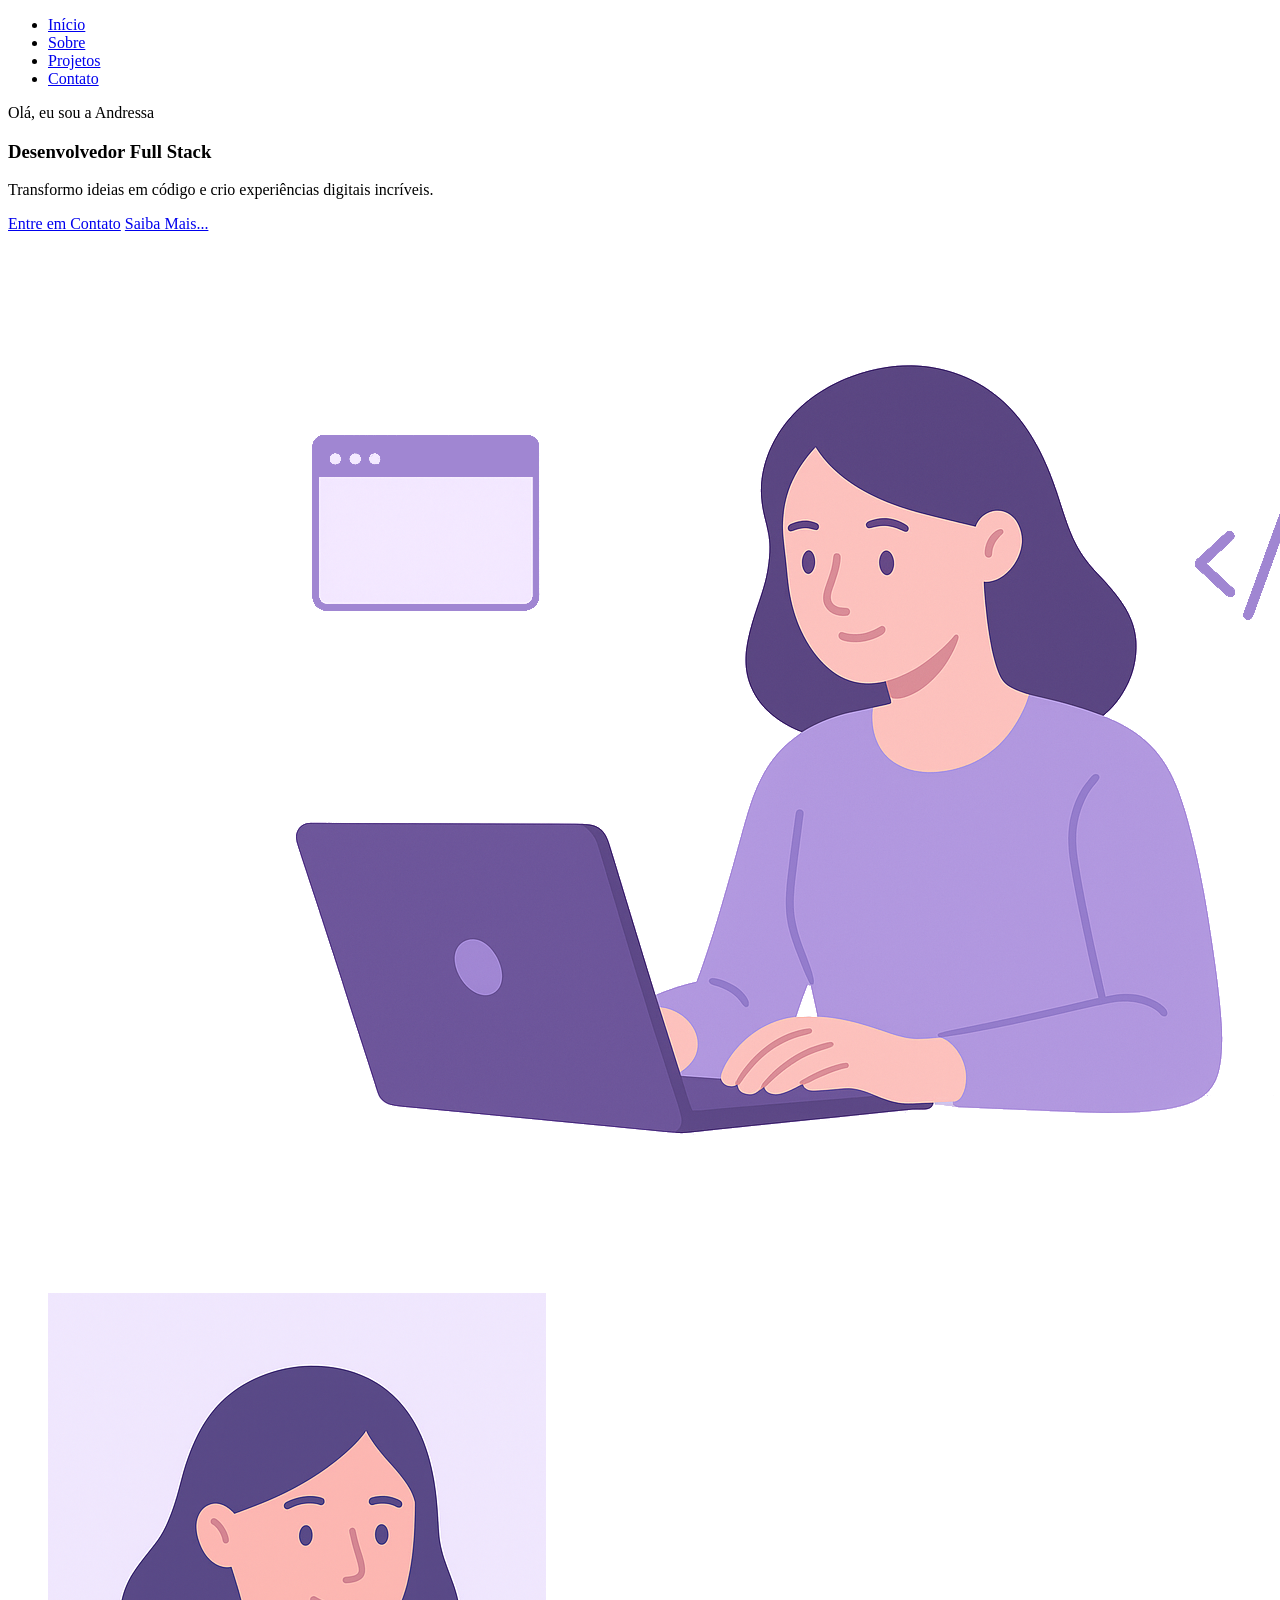
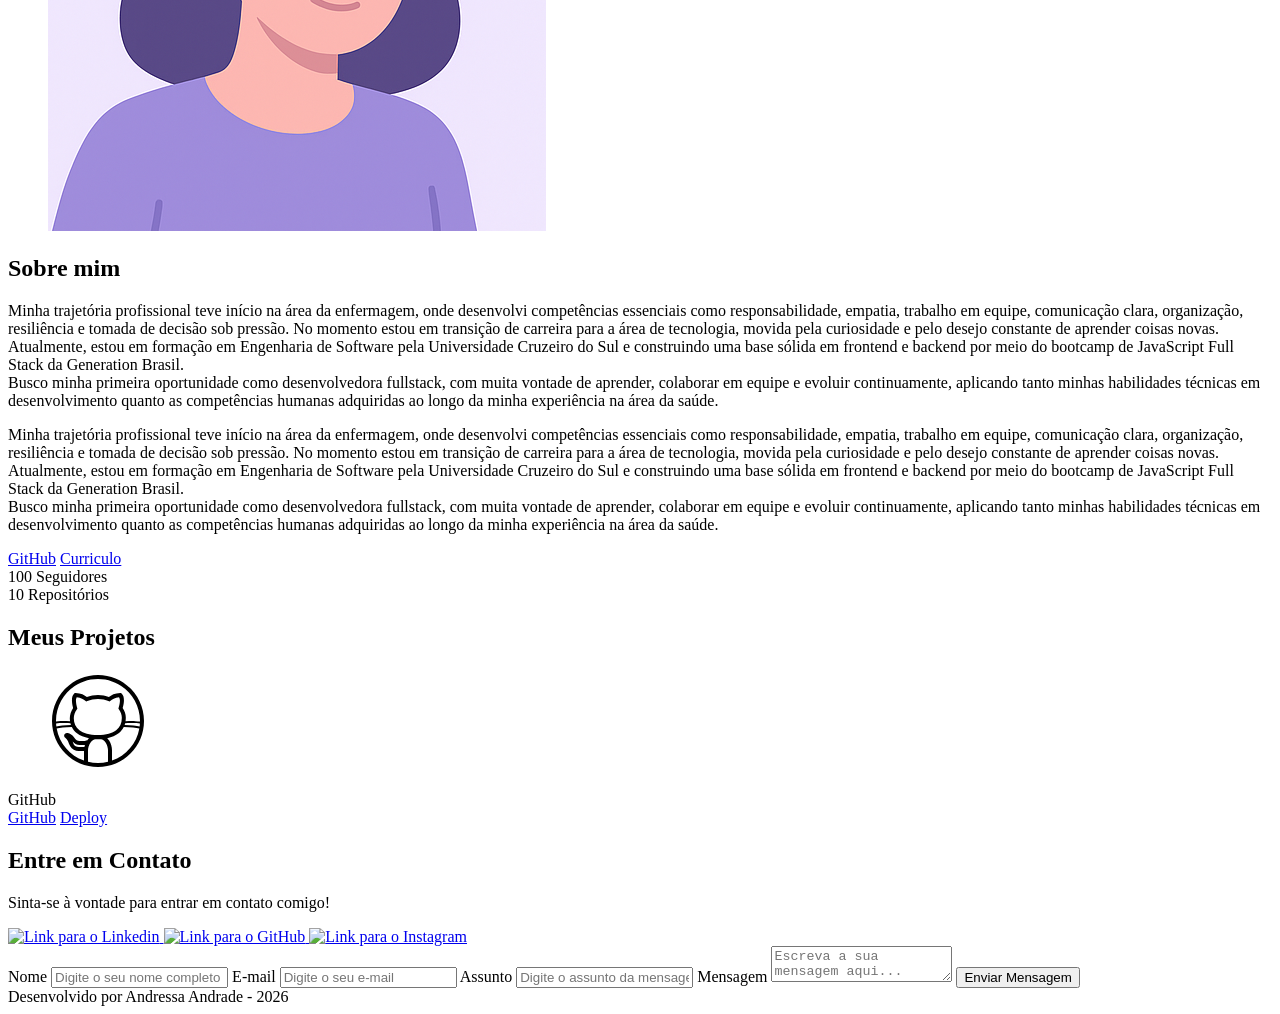
==== index.html @ 576eb4c3 "feat: Portifílio Pessoal - HTML" ====
<!DOCTYPE html>
<html lang="pt-br">

<head>

    <meta charset="UTF-8">

    <meta name="viewport" content="width=device-width, initial-scale=1.0">

    <meta name="author" content="Generation Brasil">
    <meta name="description" content="Portfólio da Generation Brasil, 
                desenvolvedor Full Stack especializado em criar experiências 
                digitais incríveis. Conheça meus projetos e entre em contato.">
    <meta name="robots" content="index, follow">

    <link rel="icon" type="image/svg+xml" href="./assets/img/favicon.svg">

    <title>Portfólio Generation Brasil</title>
</head>

<body>
    <!-- Cabeçalho da página (header) -->
    <header>
        <div class="menu-content">

            <!-- Título -->
            <a href="index.html" id="titulo"></a>

            <!-- Menu -->
            <nav>
                <ul class="menu-list">
                    <li><a href="#hero">Início</a></li>
                    <li><a href="#about">Sobre</a></li>
                    <li><a href="#projects">Projetos</a></li>
                    <li><a href="#contact">Contato</a></li>
                </ul>
            </nav>
        </div>

    </header>

    <!-- Seção Principal da Página (main) -->
    <main>
        <!-- Seção de Boas Vindas -->
        <section id="hero" class="section-container hero-container">

            <!-- Boas Vindas -->
            <article class="hero-content">

                <span>Olá, eu sou a Andressa</span>
                <h1>Desenvolvedor Full Stack</h1>
                <p>Transformo ideias em código e crio experiências digitais incríveis.</p>

                <div class="buttons-container">
                    <a href="#contact">Entre em Contato</a>
                    <a href="about" class="botao-outline">Saiba Mais...</a>
                </div>

            </article>

            <!-- Imagem -->
            <figure class="hero-image">
                <img src="assets/img/foto_dev_woman.svg" alt="Foto do Autor." class="float-animation">
            </figure>


        </section>

        <!-- Seção Sobre o Autor -->
        <section id="about" class="section-container about-container">

            <figure class="about-image">
                <img src="assets/img/avatar_dev_woman.svg" alt="Foto do Perfil">
            </figure>

            <article class="about-content">
                <h2>Sobre mim</h2>
                <p>
                    Minha trajetória profissional teve início na área da enfermagem, onde desenvolvi competências
                    essenciais como responsabilidade,
                    empatia, trabalho em equipe, comunicação clara, organização,
                    resiliência e tomada de decisão sob pressão.
                    No momento estou em transição de carreira para a área de tecnologia,
                    movida pela curiosidade e pelo desejo constante de aprender coisas novas.
                    <br>
                    Atualmente, estou em formação em Engenharia de Software pela Universidade Cruzeiro do Sul
                    e construindo uma base sólida em frontend e backend por meio do bootcamp
                    de JavaScript Full Stack da Generation Brasil.
                    <br>
                    Busco minha primeira oportunidade como desenvolvedora fullstack,
                    com muita vontade de aprender, colaborar em equipe e evoluir continuamente,
                    aplicando tanto minhas habilidades técnicas em desenvolvimento quanto as
                    competências humanas adquiridas ao longo da minha experiência na área da saúde.
                </p>
                <p>
                    Minha trajetória profissional teve início na área da enfermagem, onde desenvolvi competências
                    essenciais como responsabilidade,
                    empatia, trabalho em equipe, comunicação clara, organização,
                    resiliência e tomada de decisão sob pressão.
                    No momento estou em transição de carreira para a área de tecnologia,
                    movida pela curiosidade e pelo desejo constante de aprender coisas novas.
                    <br>
                    Atualmente, estou em formação em Engenharia de Software pela Universidade Cruzeiro do Sul
                    e construindo uma base sólida em frontend e backend por meio do bootcamp
                    de JavaScript Full Stack da Generation Brasil.
                    <br>
                    Busco minha primeira oportunidade como desenvolvedora fullstack,
                    com muita vontade de aprender, colaborar em equipe e evoluir continuamente,
                    aplicando tanto minhas habilidades técnicas em desenvolvimento quanto as
                    competências humanas adquiridas ao longo da minha experiência na área da saúde.
                </p>

                <div class="about-buttons-data">
                    <div class="buttons-container">
                        <a href="#" target="_blank" class="botao">GitHub</a>
                        <a href="#" target="_blank" class="botao-outline">Curriculo</a>
                    </div>

                    <div class="data-container">
                        <div class="data-item">
                            <span class="data-number">100</span>
                            <span class="data-label">Seguidores</span>
                        </div>

                        <div class="data-item">
                            <span class="data-number">10</span>
                            <span class="data-label">Repositórios</span>
                        </div>

                    </div>

                </div>
            </article>

        </section>

        <!-- Seção de Projetos do Autor -->
        <section id="projects" class="section-container projects-container">
            <h2>Meus Projetos</h2>

            <!-- Swiper Container -->
            <div class="swiper projects-swiper">
                <div class="swiper-wrapper">
                    <div class="swiper-slide">

                        <article class="project-card">
                            <figure class="project-iamge">
                                <img src="assets/icons/github.svg" alt="Ícone GitHub">
                            </figure>

                            <div class="project-tags">
                                <span class="tag">GitHub</span>
                            </div>

                            <div class="project-buttons">
                                <a href="#" target="_blank" class="botao botao-sm">GitHub</a>
                                <a href="#" target="_blank" class="botao-outline botao-sm">Deploy</a>
                            </div>

                        </article>
                    </div>
                </div>

                <!-- Botões de Navegação -->
                <div class="swipper-button-next"></div>
                <div class="swiper-button-prev"></div>

                <!-- Paginação -->
                <div class="swiper-pagination"></div>

            </div>
        </section>

        <!-- Seção Formulário de Contato e Redes Sociais-->
        <section id="contacts" class="section-container contact-container">

            <!-- REDES SOCIAIS -->
            <article class="contact-info">
                <h2>Entre em Contato</h2>
                <p>Sinta-se à vontade para entrar em contato comigo!</p>

                <div class="social-container">
                    <a href="#" target="_blank" class="social-icon" aria-label="LinkedIn">
                        <img src="./assets/icons/social/linkedin.svg" alt="Link para o Linkedin">
                    </a>
                    <a href="#" target="_blank" class="social-icon" aria-label="GitHub">
                        <img src="./assets/icons/social/github.svg" alt="Link para o GitHub">
                    </a>
                    <a href="#" target="_blank" class="social-icon" aria-label="Instagram">
                        <img src="./assets/icons/social/instagram.svg" alt="Link para o Instagram">
                    </a>
                </div>
            </article>

            <!-- FORMULÁRIO -->
            <form id="formulario">

                <label for="nome">Nome</label>
                <input id="nome" name="nome" type="text" placeholder="Digite o seu nome completo">
                <span id="erro-nome"></span>

                <label for="email">E-mail</label>
                <input id="email" name="email" type="text" placeholder="Digite o seu e-mail">
                <span id="erro-email"></span>

                <label for="assunto">Assunto</label>
                <input id="assunto" name="assunto" type="text" placeholder="Digite o assunto da mensagem">
                <span id="erro-assunto"></span>

                <label for="mensagem">Mensagem</label>
                <textarea id="mensagem" name="mensagem" placeholder="Escreva a sua mensagem aqui..."></textarea>
                <span id="erro-mensagem"></span>

                <button class="botao" type="submit">Enviar Mensagem</button>
            </form>
        </section>

    </main>

    <!-- Rodapé da Página (footer) -->
    <footer>
        Desenvolvido por Andressa Andrade - 2026
    </footer>
</body>

</html>
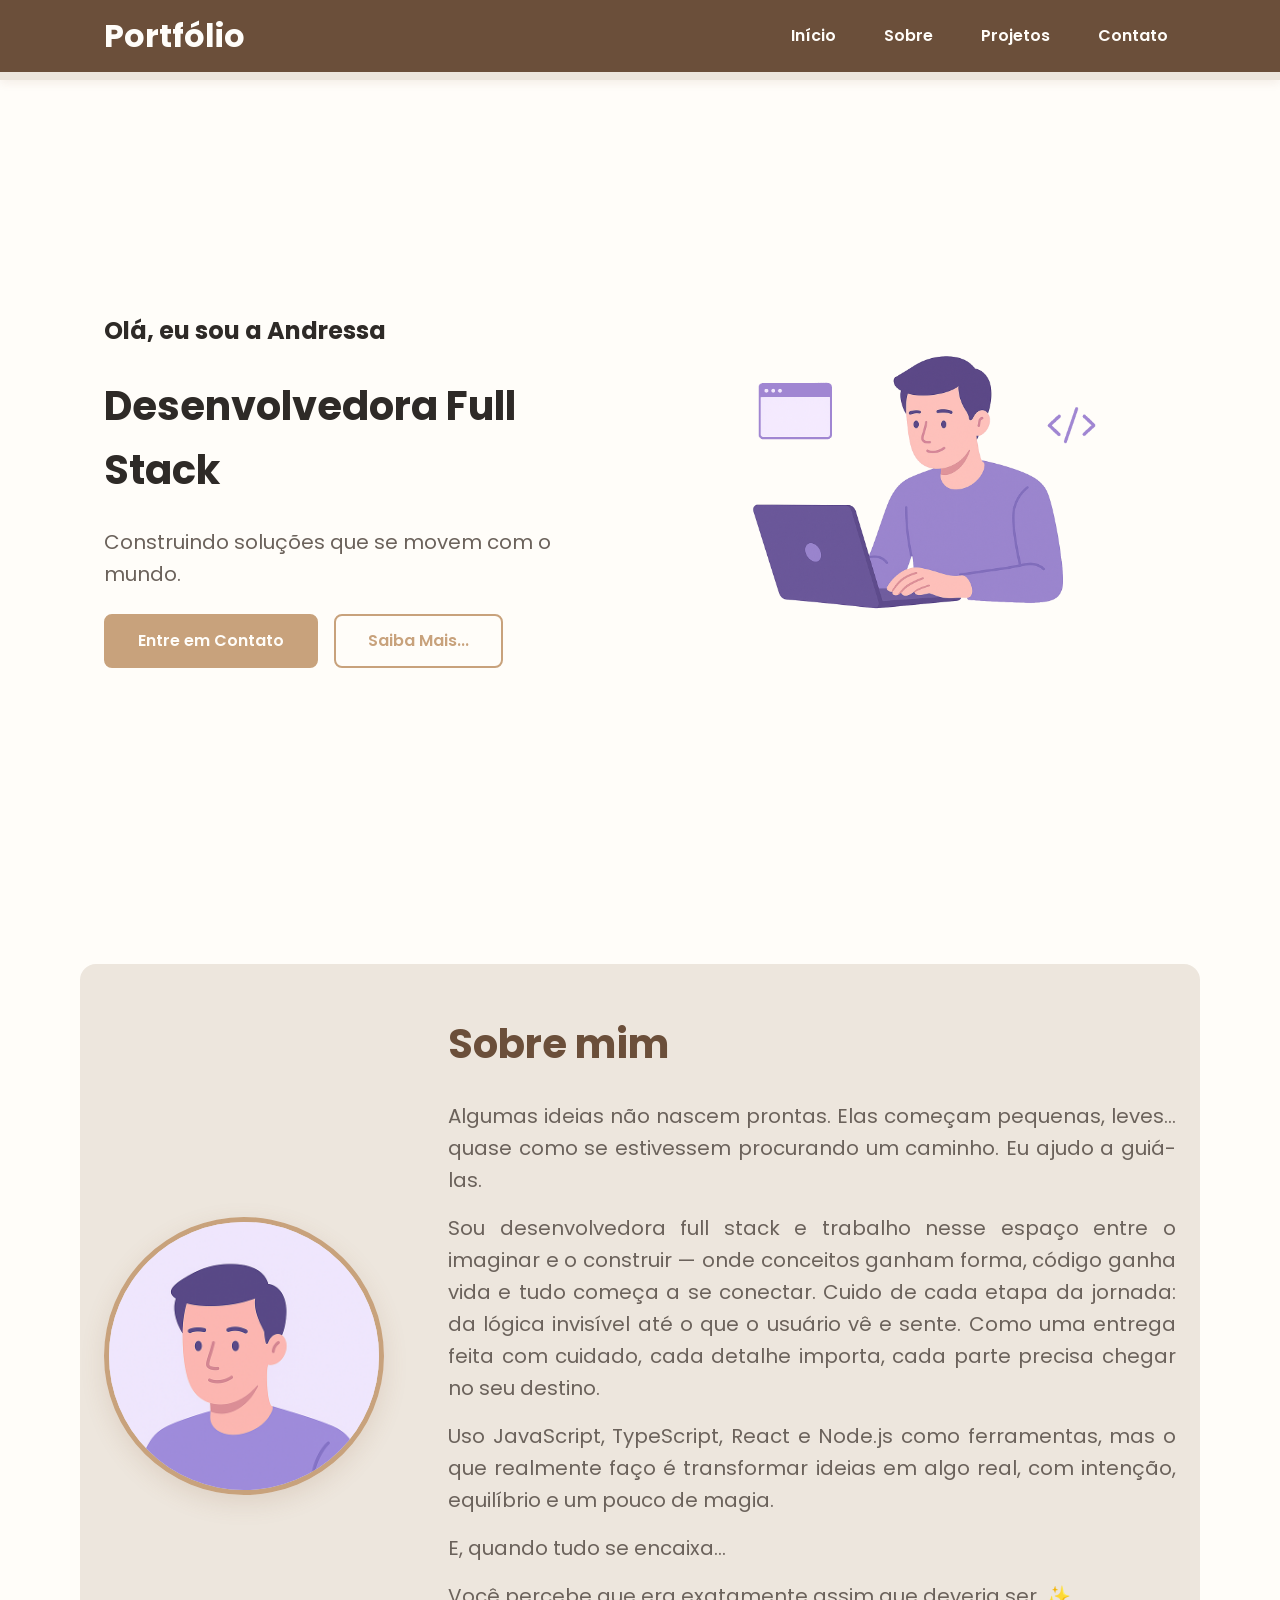
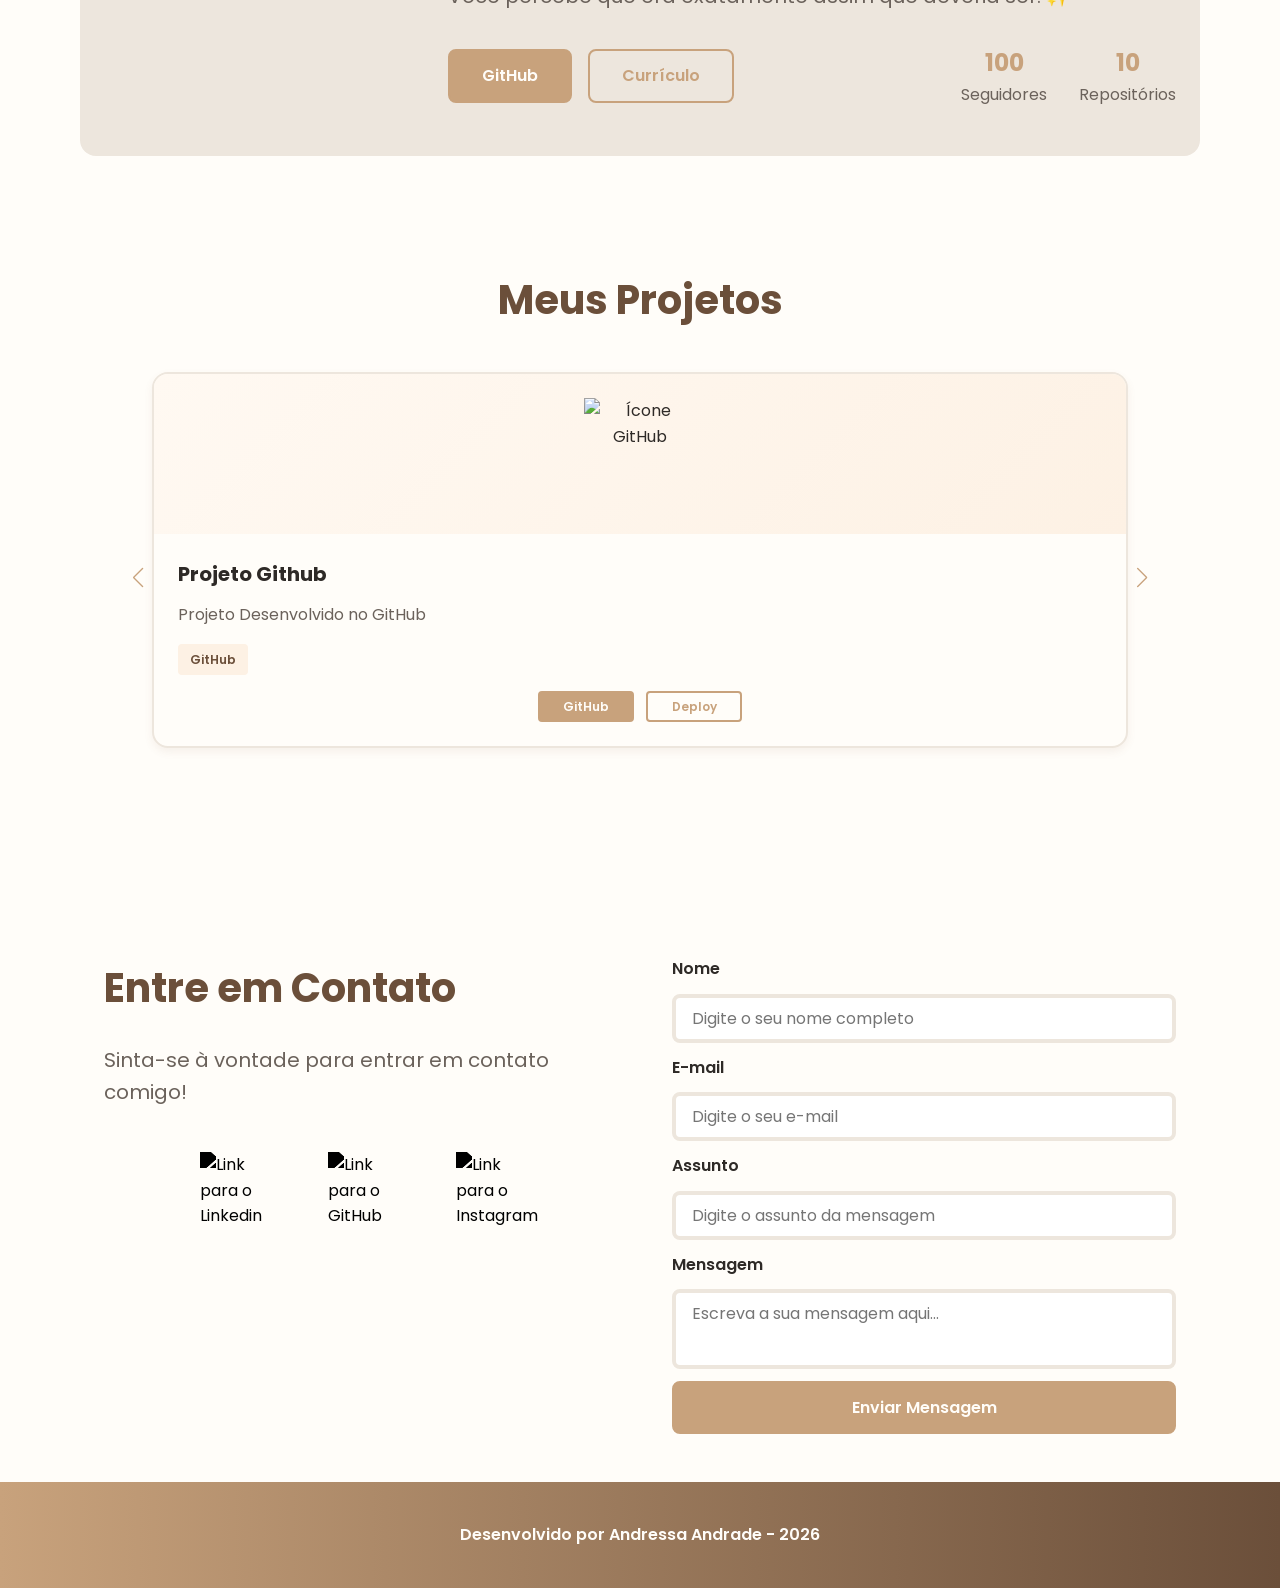
==== commit ad8237c3: "feat: Adicionando CSS" ====
--- a/index.html
+++ b/index.html
@@ -3,10 +3,15 @@
 
 <head>
 
+    <!-- Fontes do Google -->
+    <link rel="preconnect" href="https://fonts.googleapis.com">
+    <link rel="preconnect" href="https://fonts.gstatic.com" crossorigin>
+
+    <!-- Fonte do Google - Poppins -->
+    <link href="https://fonts.googleapis.com/css2?family=Poppins&display=swap" rel="stylesheet">
+
     <meta charset="UTF-8">
-
     <meta name="viewport" content="width=device-width, initial-scale=1.0">
-
     <meta name="author" content="Generation Brasil">
     <meta name="description" content="Portfólio da Generation Brasil, 
                 desenvolvedor Full Stack especializado em criar experiências 
@@ -15,18 +20,26 @@
 
     <link rel="icon" type="image/svg+xml" href="./assets/img/favicon.svg">
 
+    <!-- SWIPER CSS -->
+    <link rel="stylesheet" href="https://cdn.jsdelivr.net/npm/swiper@11/swiper-bundle.min.css">
+
+    <!-- Link para a Folha de Estilo da Página - CSS -->
+    <link rel="stylesheet" href="./assets/css/style.css">
+
     <title>Portfólio Generation Brasil</title>
 </head>
 
+
 <body>
-    <!-- Cabeçalho da página (header) -->
+    <!-- Cabeçalho da Página (header) -->
     <header>
+
         <div class="menu-content">
 
-            <!-- Título -->
-            <a href="index.html" id="titulo"></a>
-
-            <!-- Menu -->
+            <!-- TÍTULO -->
+            <a href="index.html" id="titulo">Portfólio</a>
+
+            <!-- MENU -->
             <nav>
                 <ul class="menu-list">
                     <li><a href="#hero">Início</a></li>
@@ -35,85 +48,64 @@
                     <li><a href="#contact">Contato</a></li>
                 </ul>
             </nav>
+
         </div>
 
     </header>
 
     <!-- Seção Principal da Página (main) -->
     <main>
-        <!-- Seção de Boas Vindas -->
+
+        <!-- Seção de Boas vindas -->
         <section id="hero" class="section-container hero-container">
 
-            <!-- Boas Vindas -->
+            <!-- BOAS VINDAS -->
             <article class="hero-content">
 
                 <span>Olá, eu sou a Andressa</span>
-                <h1>Desenvolvedor Full Stack</h1>
-                <p>Transformo ideias em código e crio experiências digitais incríveis.</p>
+                <h1>Desenvolvedora Full Stack</h1>
+                <p>Construindo soluções que se movem com o mundo.</p>
 
                 <div class="buttons-container">
-                    <a href="#contact">Entre em Contato</a>
-                    <a href="about" class="botao-outline">Saiba Mais...</a>
+                    <a href="#contact" class="botao">Entre em Contato</a>
+                    <a href="#about" class="botao-outline">Saiba Mais...</a>
                 </div>
 
             </article>
 
-            <!-- Imagem -->
+            <!-- IMAGEM -->
             <figure class="hero-image">
-                <img src="assets/img/foto_dev_woman.svg" alt="Foto do Autor." class="float-animation">
+                <img src="./assets/img/foto_dev_man.svg" alt="Foto do autor." class="float-animation">
             </figure>
 
-
-        </section>
-
-        <!-- Seção Sobre o Autor -->
+        </section>
+
+        <!-- Seção Sobre o autor -->
         <section id="about" class="section-container about-container">
 
             <figure class="about-image">
-                <img src="assets/img/avatar_dev_woman.svg" alt="Foto do Perfil">
+                <img src="./assets/img/avatar_dev_man.svg" alt="Foto do perfil">
             </figure>
 
             <article class="about-content">
                 <h2>Sobre mim</h2>
-                <p>
-                    Minha trajetória profissional teve início na área da enfermagem, onde desenvolvi competências
-                    essenciais como responsabilidade,
-                    empatia, trabalho em equipe, comunicação clara, organização,
-                    resiliência e tomada de decisão sob pressão.
-                    No momento estou em transição de carreira para a área de tecnologia,
-                    movida pela curiosidade e pelo desejo constante de aprender coisas novas.
-                    <br>
-                    Atualmente, estou em formação em Engenharia de Software pela Universidade Cruzeiro do Sul
-                    e construindo uma base sólida em frontend e backend por meio do bootcamp
-                    de JavaScript Full Stack da Generation Brasil.
-                    <br>
-                    Busco minha primeira oportunidade como desenvolvedora fullstack,
-                    com muita vontade de aprender, colaborar em equipe e evoluir continuamente,
-                    aplicando tanto minhas habilidades técnicas em desenvolvimento quanto as
-                    competências humanas adquiridas ao longo da minha experiência na área da saúde.
-                </p>
-                <p>
-                    Minha trajetória profissional teve início na área da enfermagem, onde desenvolvi competências
-                    essenciais como responsabilidade,
-                    empatia, trabalho em equipe, comunicação clara, organização,
-                    resiliência e tomada de decisão sob pressão.
-                    No momento estou em transição de carreira para a área de tecnologia,
-                    movida pela curiosidade e pelo desejo constante de aprender coisas novas.
-                    <br>
-                    Atualmente, estou em formação em Engenharia de Software pela Universidade Cruzeiro do Sul
-                    e construindo uma base sólida em frontend e backend por meio do bootcamp
-                    de JavaScript Full Stack da Generation Brasil.
-                    <br>
-                    Busco minha primeira oportunidade como desenvolvedora fullstack,
-                    com muita vontade de aprender, colaborar em equipe e evoluir continuamente,
-                    aplicando tanto minhas habilidades técnicas em desenvolvimento quanto as
-                    competências humanas adquiridas ao longo da minha experiência na área da saúde.
-                </p>
-
+                <p>Algumas ideias não nascem prontas.
+                    Elas começam pequenas, leves… quase como se estivessem procurando um caminho.
+                    Eu ajudo a guiá-las.</p>
+                <P>Sou desenvolvedora full stack e trabalho nesse espaço entre o imaginar e o construir — onde
+                    conceitos ganham forma, código ganha vida e tudo começa a se conectar.
+                    Cuido de cada etapa da jornada: da lógica invisível até o que o usuário vê e sente. Como uma entrega
+                    feita com cuidado, cada detalhe importa, cada parte precisa chegar no seu destino.</P>
+                <p> Uso JavaScript, TypeScript, React e Node.js como ferramentas,
+                    mas o que realmente faço é transformar ideias em algo real,
+                    com intenção, equilíbrio e um pouco de magia.</p>
+
+                <P> E, quando tudo se encaixa…</P>
+                <p>Você percebe que era exatamente assim que deveria ser. ✨</p>
                 <div class="about-buttons-data">
                     <div class="buttons-container">
                         <a href="#" target="_blank" class="botao">GitHub</a>
-                        <a href="#" target="_blank" class="botao-outline">Curriculo</a>
+                        <a href="#" target="_blank" class="botao-outline">Currículo</a>
                     </div>
 
                     <div class="data-container">
@@ -121,20 +113,17 @@
                             <span class="data-number">100</span>
                             <span class="data-label">Seguidores</span>
                         </div>
-
                         <div class="data-item">
                             <span class="data-number">10</span>
                             <span class="data-label">Repositórios</span>
                         </div>
-
                     </div>
-
                 </div>
             </article>
 
         </section>
 
-        <!-- Seção de Projetos do Autor -->
+        <!-- Seção Projetos do autor -->
         <section id="projects" class="section-container projects-container">
             <h2>Meus Projetos</h2>
 
@@ -144,35 +133,41 @@
                     <div class="swiper-slide">
 
                         <article class="project-card">
-                            <figure class="project-iamge">
-                                <img src="assets/icons/github.svg" alt="Ícone GitHub">
-                            </figure>
-
-                            <div class="project-tags">
-                                <span class="tag">GitHub</span>
+                            <div class="project-image">
+                                <img src="./assets/icons/languages/github.svg" alt="Ícone GitHub" />
                             </div>
 
-                            <div class="project-buttons">
-                                <a href="#" target="_blank" class="botao botao-sm">GitHub</a>
-                                <a href="#" target="_blank" class="botao-outline botao-sm">Deploy</a>
+                            <div class="project-content">
+                                <h3>Projeto Github</h3>
+                                <p>Projeto Desenvolvido no GitHub</p>
+                                <div class="project-tags">
+                                    <span class="tag">GitHub</span>
+                                </div>
+                                <div class="project-buttons">
+                                    <a href="#" target="_blank" class="botao botao-sm">
+                                        GitHub
+                                    </a>
+                                    <a href="#" target="_blank" class="botao-outline botao-sm">
+                                        Deploy
+                                    </a>
+                                </div>
                             </div>
 
                         </article>
                     </div>
                 </div>
 
-                <!-- Botões de Navegação -->
-                <div class="swipper-button-next"></div>
+                <!-- Botões de navegação -->
+                <div class="swiper-button-next"></div>
                 <div class="swiper-button-prev"></div>
 
                 <!-- Paginação -->
                 <div class="swiper-pagination"></div>
-
             </div>
         </section>
 
-        <!-- Seção Formulário de Contato e Redes Sociais-->
-        <section id="contacts" class="section-container contact-container">
+        <!-- Seção Formulário de Contato e Redes Sociais -->
+        <section id="contact" class="section-container contact-container">
 
             <!-- REDES SOCIAIS -->
             <article class="contact-info">
@@ -213,6 +208,7 @@
 
                 <button class="botao" type="submit">Enviar Mensagem</button>
             </form>
+
         </section>
 
     </main>
@@ -221,6 +217,7 @@
     <footer>
         Desenvolvido por Andressa Andrade - 2026
     </footer>
+
 </body>
 
 </html>
--- a/assets/css/style.css
+++ b/assets/css/style.css
@@ -0,0 +1,1057 @@
+/* ========================================
+   RESET DO NAVEGADOR
+======================================== */
+* {
+    margin: 0;
+    padding: 0;
+    box-sizing: border-box;
+    font-family: 'Poppins', sans-serif;
+    font-weight: 400;
+    text-decoration: none;
+    outline: none;
+}
+
+/* ========================================
+   VARIÁVEIS
+======================================== */
+:root {
+    /* Bege (base principal do site) */
+    --bege-50: #FFF9F2;
+    --bege-100: #FDF1E4;
+    --bege-200: #F4E3C1;
+    --bege-300: #E8CFA4;
+    --bege-400: #D8B98A;
+    --bege-500: #C8A27C;
+    --bege-600: #A67C5B;
+    --bege-700: #8B5E3C;
+    --bege-800: #6B4F3A;
+    --bege-900: #4A372A;
+
+    /* Vermelho (destaque principal) */
+    --red-50: #FFF1F1;
+    --red-100: #FFE0E0;
+    --red-200: #F5B5B5;
+    --red-300: #EB8A8A;
+    --red-400: #D94F4F;
+    --red-500: #C43C3C;
+    --red-600: #A63A3A;
+    --red-700: #7F2B2B;
+    --red-800: #5C1F1F;
+    --red-900: #3A1313;
+
+    /* Neutros */
+    --gray-200: #EDE6DD;
+    --gray-400: #6B625B;
+    --black: #2E2A27;
+    --white: #FFFDF9;
+
+    /* Estados */
+    --error: #C43C3C;
+
+    /* Sombras (mais quentes) */
+    --shadow-sm: 0 0.25rem 0.5rem rgba(139, 94, 60, 0.08);
+    --shadow-md: 0 0.25rem 0.75rem rgba(139, 94, 60, 0.18);
+    --shadow-lg: 0 0.5rem 1.5rem rgba(139, 94, 60, 0.15);
+
+    /* Espaçamentos */
+    --spacing-xs: 0.5rem;
+    --spacing-sm: 1rem;
+    --spacing-md: 1.5rem;
+    --spacing-lg: 2rem;
+    --spacing-xl: 3rem;
+    --spacing-2xl: 4rem;
+
+    /* Tamanhos de Fonte */
+    --text-sm: 0.75rem;
+    --text-base: 1rem;
+    --text-lg: 1.25rem;
+    --text-xl: 1.5rem;
+    --text-2xl: 2rem;
+    --text-3xl: 2.5rem;
+
+    /* Border Radius */
+    --radius-sm: 0.25rem;
+    --radius-md: 0.5rem;
+    --radius-lg: 1rem;
+    --radius-xl: 2rem;
+    --radius-full: 50%;
+
+    /* Animação Padrão */
+    --transition-default: all 0.3s ease;
+}
+
+/* ========================================
+   CONFIGURAÇÕES BÁSICAS
+======================================== */
+html {
+    scroll-behavior: smooth;
+}
+
+body {
+    display: flex;
+    flex-direction: column;
+    min-height: 100vh;
+    background-color: var(--white);
+    line-height: 1.6;
+    color: var(--black);
+}
+
+main {
+    flex: 1;
+}
+
+/* ========================================
+   SEÇÕES - BASE COMUM
+======================================== */
+.section-container {
+    max-width: 70rem;
+    margin: 0 auto;
+    padding: var(--spacing-xl) var(--spacing-md);
+    scroll-margin-top: 6rem;
+}
+
+/* ========================================
+   BOTÕES
+======================================== */
+
+/* Container para botões*/
+.buttons-container {
+    display: flex;
+    gap: var(--spacing-sm);
+}
+
+/* Base comum para todos os botões*/
+.botao,
+.botao-outline {
+    display: inline-block;
+    padding: 0.75rem 2rem;
+    border: 0.15rem solid transparent;
+    border-radius: var(--radius-md);
+    font-size: var(--text-base);
+    font-weight: 600;
+    text-align: center;
+    cursor: pointer;
+    transition: var(--transition-default);
+}
+
+/* Botão preenchido (primário) */
+.botao {
+    border-color: var(--bege-500);
+    background-color: var(--bege-500);
+    color: var(--white);
+}
+
+.botao:hover {
+    border-color: var(--bege-600);
+    background-color: var(--bege-800);
+    box-shadow: var(--shadow-md);
+    transform: translateY(-0.25rem);
+}
+
+/* Botão outline (secundário) */
+.botao-outline {
+    border-color: var(--bege-500);
+    background-color: transparent;
+    color: var(--bege-500);
+}
+
+.botao-outline:hover {
+    border-color: var(--bege-500);
+    background-color: var(--bege-500);
+    color: var(--white);
+    transform: translateY(-0.25rem);
+}
+
+/* Modificador para botões pequenos (usado em projetos) */
+.botao.botao-sm,
+.botao-outline.botao-sm {
+    min-width: 6rem;
+    padding: 0.25rem var(--spacing-sm);
+    border-width: 0.125rem;
+    border-radius: 0.25rem;
+    font-size: var(--text-sm);
+}
+
+/* ========================================
+   SEÇÃO HEADER - CABEÇALHO E MENU
+======================================== */
+header {
+    position: sticky;
+    top: 0;
+    z-index: 1000;
+    width: 100%;
+    height: 5rem;
+    border-bottom: var(--spacing-xs) solid var(--gray-200);
+    background-color: var(--bege-800);
+    box-shadow: var(--shadow-sm);
+}
+
+header a {
+    font-weight: 600;
+    color: var(--white);
+    transition: color 0.3s ease;
+}
+
+header a:hover {
+    color: var(--bege-100);
+}
+
+#titulo {
+    font-size: var(--text-2xl);
+    font-weight: 700;
+}
+
+.menu-content {
+    display: flex;
+    justify-content: space-between;
+    align-items: center;
+    max-width: 70rem;
+    height: 100%;
+    margin: 0 auto;
+    padding: 0 var(--spacing-md);
+}
+
+.menu-list {
+    display: flex;
+    gap: var(--spacing-lg);
+    list-style: none;
+}
+
+.menu-list a {
+    padding: var(--spacing-xs);
+}
+
+/* ========================================
+   SEÇÃO HERO
+======================================== */
+.hero-container {
+    display: flex;
+    align-items: center;
+    gap: var(--spacing-2xl);
+    min-height: calc(100vh - 5rem);
+}
+
+.hero-content {
+    display: flex;
+    flex: 1;
+    flex-direction: column;
+    gap: var(--spacing-md);
+}
+
+.hero-content span {
+    font-size: var(--text-xl);
+    font-weight: 700;
+}
+
+.hero-content h1 {
+    font-size: var(--text-3xl);
+    font-weight: 700;
+}
+
+.hero-content p,
+.about-content p,
+.contact-info p {
+    font-size: var(--text-lg);
+    color: var(--gray-400);
+}
+
+.hero-image {
+    display: flex;
+    flex: 1;
+    justify-content: center;
+}
+
+.hero-image img {
+    width: 100%;
+    max-width: 100%;
+    border-radius: var(--radius-xl);
+}
+
+/* Animação flutuante */
+@keyframes float {
+
+    0%,
+    100% {
+        transform: translateY(0);
+    }
+
+    50% {
+        transform: translateY(-1.25rem);
+    }
+}
+
+.float-animation {
+    animation: float 3s ease-in-out infinite;
+}
+
+/* ========================================
+   SEÇÃO ABOUT
+======================================== */
+.about-container {
+    display: flex;
+    align-items: center;
+    gap: var(--spacing-2xl);
+    margin: var(--spacing-2xl) auto;
+    border-radius: var(--radius-lg);
+    background-color: var(--gray-200);
+}
+
+.about-image {
+    flex: 0 0 17.5rem;
+}
+
+.about-image img {
+    width: 100%;
+    border: 0.35rem solid var(--bege-500);
+    border-radius: var(--radius-full);
+    box-shadow: var(--shadow-lg);
+}
+
+.about-content h2,
+.projects-container h2,
+.contact-info h2 {
+    margin-bottom: var(--spacing-md);
+    font-size: var(--text-3xl);
+    font-weight: 700;
+    color: var(--bege-800);
+}
+
+.about-content p {
+    margin-bottom: var(--spacing-sm);
+    text-align: justify;
+}
+
+.about-buttons-data {
+    display: flex;
+    justify-content: space-between;
+    align-items: center;
+    gap: var(--spacing-lg);
+    margin-top: var(--spacing-lg);
+}
+
+.about-buttons-data .botao {
+    margin-right: auto;
+}
+
+.data-container {
+    display: flex;
+    gap: var(--spacing-lg);
+    margin-top: 0;
+}
+
+.data-item {
+    display: flex;
+    flex-direction: column;
+    align-items: center;
+}
+
+.data-number {
+    font-size: var(--text-xl);
+    font-weight: 700;
+    text-align: center;
+    color: var(--bege-500);
+}
+
+.data-label {
+    font-size: var(--text-base);
+    text-align: center;
+    color: var(--gray-400);
+}
+
+/* ========================================
+   SEÇÃO PROJECTS
+======================================== */
+.projects-container {
+    scroll-margin-top: 3rem;
+    margin: var(--spacing-2xl) auto;
+    text-align: center;
+}
+
+.projects-swiper {
+    position: relative;
+    width: 100%;
+    padding: var(--spacing-sm) var(--spacing-xl) var(--spacing-xl);
+    overflow: hidden;
+}
+
+/* Card de projetos */
+.project-card {
+    display: flex;
+    flex-direction: column;
+    width: 100%;
+    height: 100%;
+    border: 0.15rem solid var(--gray-200);
+    border-radius: var(--radius-lg);
+    background-color: var(--white);
+    box-shadow: var(--shadow-sm);
+    overflow: hidden;
+    transition: var(--transition-default);
+}
+
+.project-card:hover {
+    box-shadow: var(--shadow-lg);
+}
+
+.project-image {
+    display: flex;
+    align-items: center;
+    justify-content: center;
+    width: 100%;
+    height: 10rem;
+    background: linear-gradient(135deg, var(--bege-50) 0%, var(--bege-100) 100%);
+}
+
+.project-image img {
+    width: 75%;
+    height: 75%;
+    max-width: 7rem;
+    max-height: 7rem;
+    object-fit: contain;
+    transition: transform 0.3s ease;
+}
+
+.project-content {
+    display: flex;
+    flex: 1;
+    flex-direction: column;
+    padding: var(--spacing-md);
+    text-align: left;
+}
+
+.project-content h3 {
+    margin-bottom: 0.75rem;
+    font-size: var(--text-lg);
+    font-weight: 700;
+}
+
+.project-content p {
+    flex: 1;
+    margin-bottom: var(--spacing-sm);
+    font-size: var(--text-base);
+    color: var(--gray-400);
+}
+
+/* Tags de Tecnologias */
+.project-tags {
+    display: flex;
+    flex-wrap: wrap;
+    gap: var(--spacing-xs);
+}
+
+.tag {
+    padding: 0.375rem 0.75rem;
+    border-radius: var(--radius-sm);
+    background-color: var(--bege-100);
+    font-size: var(--text-sm);
+    font-weight: 600;
+    color: var(--bege-800);
+}
+
+/* Container - Botões do Card */
+.project-buttons {
+    display: flex;
+    justify-content: center;
+    align-items: center;
+    gap: 0.75rem;
+    margin-top: var(--spacing-sm);
+}
+
+/* ========================================
+   SEÇÃO PROJECTS - CARROSSEL (SWIPER)
+======================================== */
+.swiper-wrapper {
+    align-items: stretch;
+}
+
+.swiper-slide {
+    display: flex;
+    height: auto;
+}
+
+/* Botões do Swiper (navegação) */
+.swiper-button-next,
+.swiper-button-prev {
+    width: 3rem;
+    height: 3rem;
+}
+
+.swiper-button-next:after,
+.swiper-button-prev:after {
+    font-size: var(--text-lg);
+    color: var(--bege-500);
+}
+
+.swiper-button-next:hover:after,
+.swiper-button-prev:hover:after {
+    color: var(--bege-800);
+}
+
+/* Indicadores de paginação */
+.swiper-pagination-bullet {
+    width: 0.75rem;
+    height: 0.75rem;
+    background-color: var(--gray-200);
+    opacity: 1;
+}
+
+.swiper-pagination-bullet-active {
+    width: var(--spacing-lg);
+    border-radius: var(--radius-sm);
+    background-color: var(--bege-500);
+}
+
+/* ========================================
+   SEÇÃO CONTACT
+======================================== */
+.contact-container {
+    display: grid;
+    grid-template-columns: 1fr 1fr;
+    gap: var(--spacing-2xl);
+}
+
+/* Redes Sociais */
+.contact-info h2 {
+    margin-bottom: var(--spacing-md);
+}
+
+.contact-info p {
+    margin-bottom: var(--spacing-lg);
+}
+
+.social-container {
+    display: flex;
+    justify-content: center;
+    gap: var(--spacing-xl);
+}
+
+.social-icon {
+    width: 5rem;
+    height: 5rem;
+    padding: 0.75rem;
+    border-radius: var(--radius-md);
+    transition: var(--transition-default);
+}
+
+.social-icon img {
+    width: 100%;
+    filter: brightness(0) saturate(100%);
+    transition: filter 0.3s ease;
+}
+
+.social-icon:hover img {
+    filter: brightness(0) saturate(100%) invert(42%) sepia(93%) saturate(1352%) hue-rotate(243deg) brightness(79%) contrast(91%);
+}
+
+/* Formulário */
+form {
+    display: flex;
+    flex-direction: column;
+    gap: 0.75rem;
+}
+
+form label {
+    font-size: var(--text-base);
+    font-weight: 600;
+}
+
+form input,
+form textarea {
+    width: 100%;
+    padding: 0.5rem var(--spacing-sm);
+    border: 0.25rem solid var(--gray-200);
+    border-radius: var(--radius-md);
+    font-family: inherit;
+    font-size: var(--text-base);
+    transition: border-color 0.3s ease;
+}
+
+form input:focus,
+form textarea:focus {
+    border-color: var(--bege-500);
+    outline: none;
+}
+
+form textarea {
+    min-height: 5rem;
+    resize: none;
+}
+
+form span {
+    margin-top: -0.75rem;
+    font-size: var(--text-sm);
+    color: var(--error);
+}
+
+/* ========================================
+   SEÇÃO FOOTER - RODAPÉ
+======================================== */
+footer {
+    padding: 2.5rem;
+    background: linear-gradient(to right, var(--bege-500), var(--bege-800));
+    font-weight: 600;
+    text-align: center;
+    color: var(--white);
+}
+
+/* ========================================
+   PÁGINA SUCCESS
+======================================== */
+.success-container {
+    display: flex;
+    flex-direction: column;
+    justify-content: center;
+    align-items: center;
+    width: 100%;
+    min-height: calc(100vh - 12.5rem);
+    padding: var(--spacing-xl) var(--spacing-md);
+}
+
+.success-content {
+    display: flex;
+    flex-direction: column;
+    align-items: center;
+    gap: var(--spacing-md);
+    max-width: 37.5rem;
+    text-align: center;
+}
+
+.success-content h1 {
+    font-size: var(--text-3xl);
+    font-weight: 700;
+    color: var(--bege-800);
+}
+
+.success-content h2 {
+    font-size: var(--text-lg);
+    color: var(--gray-400);
+}
+
+.success-icon {
+    display: flex;
+    align-items: center;
+    justify-content: center;
+    width: 7.5rem;
+    height: 7.5rem;
+    border-radius: var(--radius-full);
+    background-color: var(--bege-100);
+}
+
+.success-icon img {
+    width: 6rem;
+    height: 6rem;
+    filter: brightness(0) saturate(100%) invert(11%) sepia(69%) saturate(3759%) hue-rotate(256deg) brightness(101%) contrast(96%);
+}
+
+/* ========================================
+   RESPONSIVIDADE - TABLETS (até 1024px)
+======================================== */
+
+@media screen and (max-width: 1024px) {
+
+    /* Layout */
+    .section-container {
+        padding: var(--spacing-lg) var(--spacing-md);
+    }
+
+    /* Tipografia */
+    .section-container h1 {
+        font-size: var(--text-3xl);
+    }
+
+    .section-container h2 {
+        font-size: var(--text-2xl);
+    }
+
+    .section-container p {
+        font-size: var(--text-base);
+    }
+
+    .section-container span {
+        font-size: var(--text-lg);
+    }
+
+    .success-content h1 {
+        font-size: var(--text-3xl);
+    }
+
+    .success-content h2 {
+        font-size: var(--text-lg);
+    }
+
+    /* Header */
+    #titulo {
+        font-size: var(--text-xl);
+    }
+
+    /* Header - Oculta menu em telas pequenas */
+    @media (max-width: 768px) {
+        .menu-list {
+            display: none;
+        }
+    }
+
+    /* Hero */
+    .hero-container {
+        flex-direction: column-reverse;
+        gap: var(--spacing-lg);
+        min-height: 60vh;
+        text-align: center;
+    }
+
+    .hero-content,
+    .hero-image {
+        width: 90%;
+    }
+
+    .hero-image img {
+        object-fit: cover;
+    }
+
+    .buttons-container {
+        justify-content: center;
+        width: 100%;
+    }
+
+    .hero-container .botao,
+    .hero-container .botao-outline {
+        padding: 0.75rem 1.5rem;
+        font-size: var(--text-base);
+        white-space: nowrap;
+    }
+
+    /* About */
+    .about-container {
+        flex-direction: column;
+        gap: var(--spacing-md);
+        margin: var(--spacing-lg);
+        padding: var(--spacing-lg);
+    }
+
+    .about-image {
+        flex: 0 0 auto;
+        width: 100%;
+        display: flex;
+        justify-content: center;
+    }
+
+    .about-image img {
+        max-width: 16rem;
+        width: 100%;
+    }
+
+    .about-content {
+        width: 100%;
+    }
+
+    .about-buttons-data {
+        flex-direction: column;
+        gap: var(--spacing-md);
+        align-items: stretch;
+    }
+
+    .about-buttons-data .botao {
+        margin-right: 0;
+    }
+
+    .data-container {
+        justify-content: center;
+        width: 100%;
+    }
+
+    /* Projects */
+    .projects-container {
+        margin: var(--spacing-lg) auto 0;
+    }
+
+    .projects-swiper {
+        margin: 0;
+        padding: var(--spacing-sm) var(--spacing-lg) 2.5rem;
+    }
+
+    .project-card {
+        width: 100%;
+        height: 30rem;
+        min-height: 30rem;
+        max-height: 30rem;
+        max-width: 100%;
+    }
+
+    .project-content {
+        display: flex;
+        flex-direction: column;
+        justify-content: space-between;
+        height: 100%;
+    }
+
+    .project-content p {
+        flex: 1;
+        overflow: hidden;
+    }
+
+    .project-tags {
+        min-height: 2.5rem;
+        align-items: flex-start;
+    }
+
+    .swiper-wrapper {
+        align-items: stretch;
+    }
+
+    .swiper-slide {
+        display: flex;
+        justify-content: center;
+        align-items: stretch;
+        height: auto;
+    }
+
+    .swiper-button-next,
+    .swiper-button-prev {
+        display: none;
+    }
+
+    /* Contact */
+    .contact-container {
+        grid-template-columns: 1fr;
+        gap: var(--spacing-lg);
+        width: 90%;
+        margin: 0 auto;
+    }
+
+    /* Success Page */
+    .success-container {
+        padding: var(--spacing-xl) var(--spacing-md);
+        min-height: calc(100vh - 10rem);
+    }
+
+    .success-content {
+        gap: var(--spacing-lg);
+        max-width: 35rem;
+    }
+
+    .success-icon {
+        width: 6rem;
+        height: 6rem;
+    }
+
+    .success-icon img {
+        width: 5rem;
+        height: 5rem;
+    }
+}
+
+/* ========================================
+   RESPONSIVIDADE - MOBILE (até 480px)
+======================================== */
+
+@media screen and (max-width: 480px) {
+
+    /* Layout */
+    .section-container {
+        padding: var(--spacing-md) var(--spacing-sm);
+    }
+
+    /* Tipografia Mobile */
+    .section-container h1 {
+        font-size: var(--text-xl);
+    }
+
+    .section-container h2 {
+        font-size: var(--text-xl);
+    }
+
+    .section-container p {
+        font-size: var(--text-base);
+    }
+
+    .section-container span {
+        font-size: var(--text-lg);
+    }
+
+    .success-content h1 {
+        font-size: var(--text-xl);
+    }
+
+    .success-content h2 {
+        font-size: var(--text-base);
+    }
+
+    /* Header */
+    #titulo {
+        font-size: var(--text-xl);
+    }
+
+    .menu-list {
+        display: none;
+    }
+
+    /* Hero */
+    .hero-container {
+        gap: var(--spacing-sm);
+    }
+
+    .hero-content {
+        gap: var(--spacing-xs);
+        width: 100%;
+    }
+
+    .buttons-container {
+        flex-direction: column;
+        gap: 0.75rem;
+        width: 100%;
+    }
+
+    .buttons-container .botao,
+    .buttons-container .botao-outline {
+        width: 100%;
+    }
+
+    .hero-container .botao,
+    .hero-container .botao-outline {
+        padding: 0.75rem 1rem;
+        font-size: var(--text-base);
+        white-space: nowrap;
+    }
+
+    .hero-image {
+        width: 100%;
+    }
+
+    .hero-image img {
+        max-width: 20rem;
+    }
+
+    /* About */
+    .about-container {
+        margin: var(--spacing-lg) 0.5rem;
+        padding: var(--spacing-md);
+    }
+
+    .about-image img {
+        max-width: 14rem;
+    }
+
+    .about-buttons-data .botao,
+    .about-buttons-data .botao-outline {
+        width: 100%;
+        padding: 0.75rem var(--spacing-lg);
+        font-size: var(--text-base);
+        text-align: center;
+    }
+
+    .data-number {
+        font-size: var(--text-lg);
+    }
+
+    .data-label {
+        font-size: var(--text-sm);
+    }
+
+    /* Projects */
+    .projects-container {
+        margin: var(--spacing-lg) auto 0;
+    }
+
+    .projects-swiper {
+        position: relative;
+        margin: 0;
+        padding: var(--spacing-sm) 0 2rem 0;
+        overflow: visible;
+    }
+
+    .project-card {
+        width: 100%;
+        height: 20rem;
+        max-width: 20rem;
+    }
+
+    .project-image {
+        height: 10rem;
+    }
+
+    .project-content {
+        padding: var(--spacing-md);
+    }
+
+    .project-content h3 {
+        font-size: var(--text-lg);
+    }
+
+    .project-content p {
+        font-size: var(--text-base);
+    }
+
+    /* Contact */
+    .contact-container {
+        width: 100%;
+    }
+
+    .contact-info p {
+        margin-bottom: var(--spacing-md);
+    }
+
+    .social-container {
+        flex-wrap: wrap;
+        gap: var(--spacing-lg);
+        margin-bottom: var(--spacing-xs);
+    }
+
+    .social-icon {
+        width: 4rem;
+        height: 4rem;
+    }
+
+    /* Formulário */
+    form {
+        gap: var(--spacing-sm);
+    }
+
+    form label {
+        font-size: var(--text-base);
+    }
+
+    form input,
+    form textarea {
+        padding: 0.75rem;
+        font-size: var(--text-base);
+    }
+
+    form button {
+        padding: 0.75rem var(--spacing-md);
+        font-size: var(--text-base);
+    }
+
+    /* Footer */
+    footer {
+        padding: var(--spacing-md) var(--spacing-sm);
+        font-size: var(--text-sm);
+    }
+
+    /* Success Page */
+    .success-container {
+        padding: var(--spacing-lg) var(--spacing-sm);
+        min-height: calc(100vh - 8rem);
+    }
+
+    .success-content {
+        gap: var(--spacing-md);
+        max-width: 100%;
+        padding: 0 var(--spacing-sm);
+    }
+
+    .success-icon {
+        width: 5rem;
+        height: 5rem;
+    }
+
+    .success-icon img {
+        width: 4rem;
+        height: 4rem;
+    }
+
+    .success-content .botao {
+        width: 100%;
+        max-width: 20rem;
+        padding: 0.75rem var(--spacing-lg);
+    }
+
+}
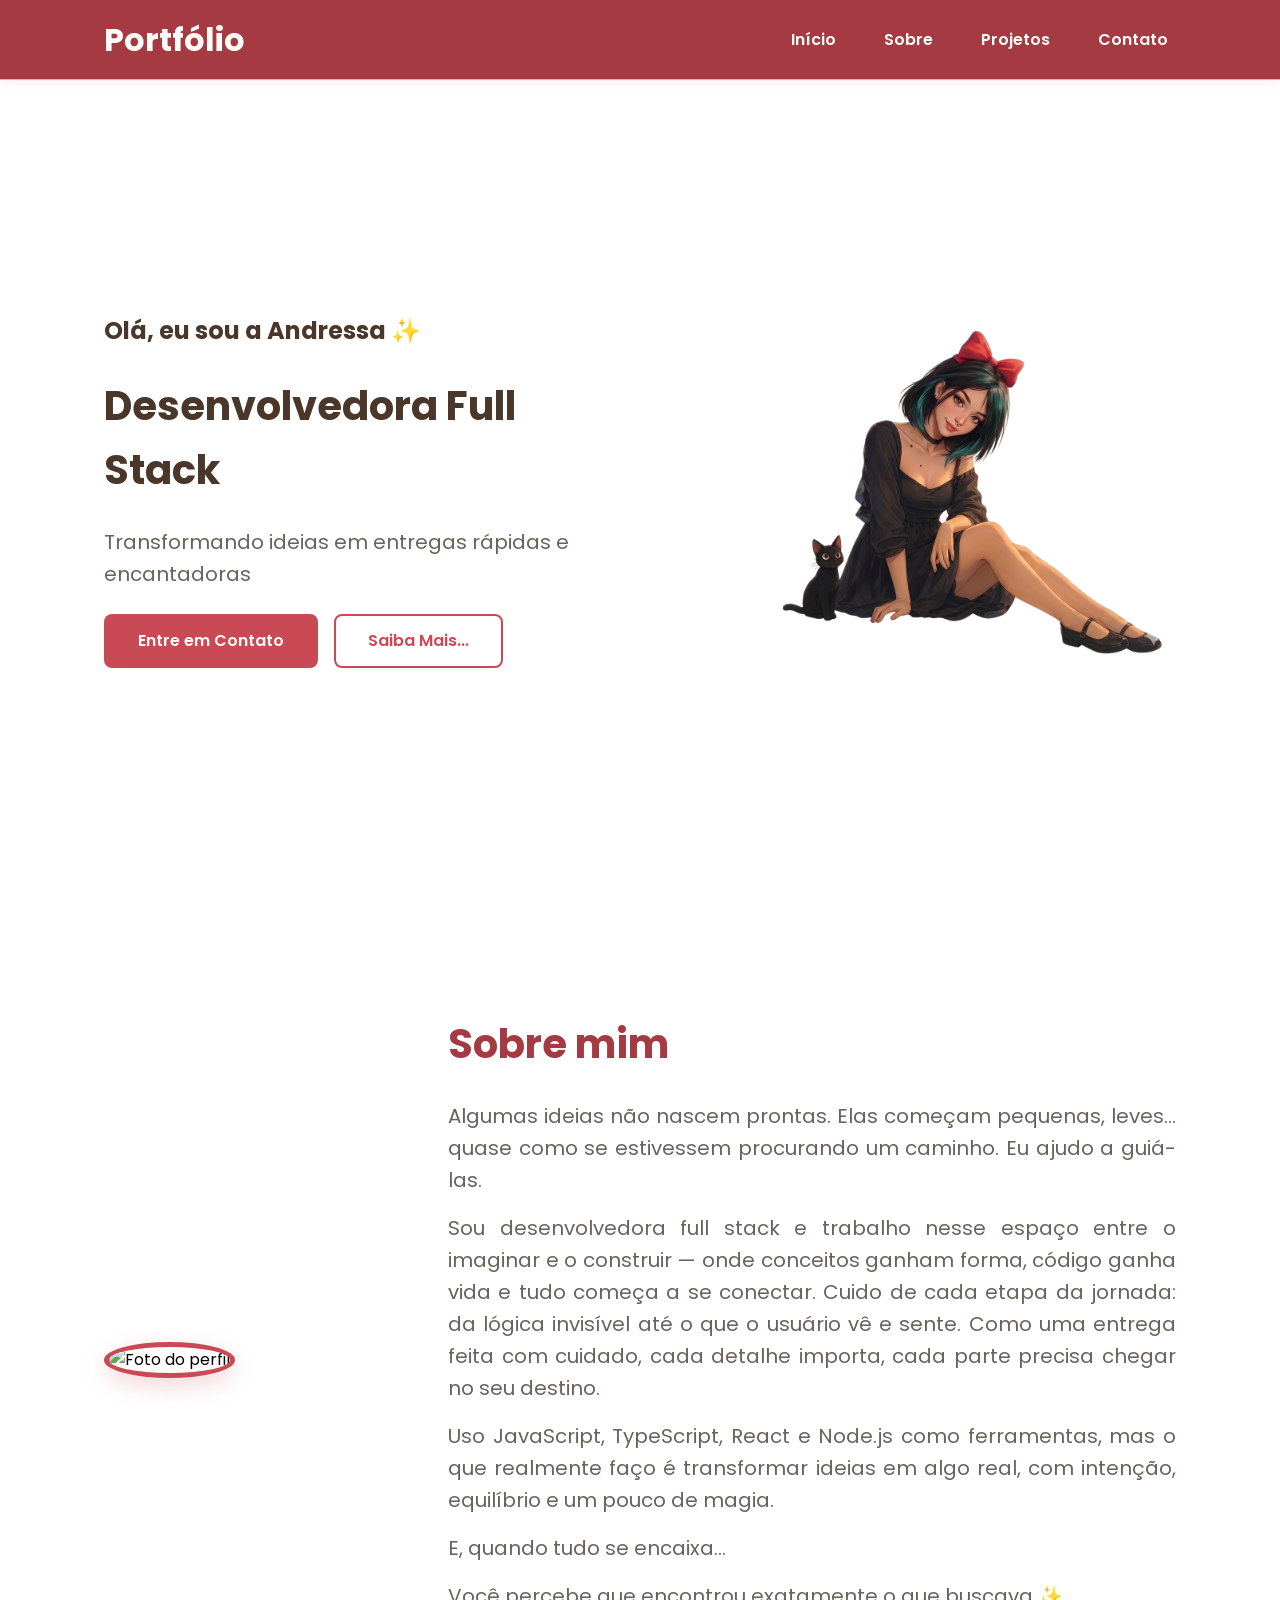
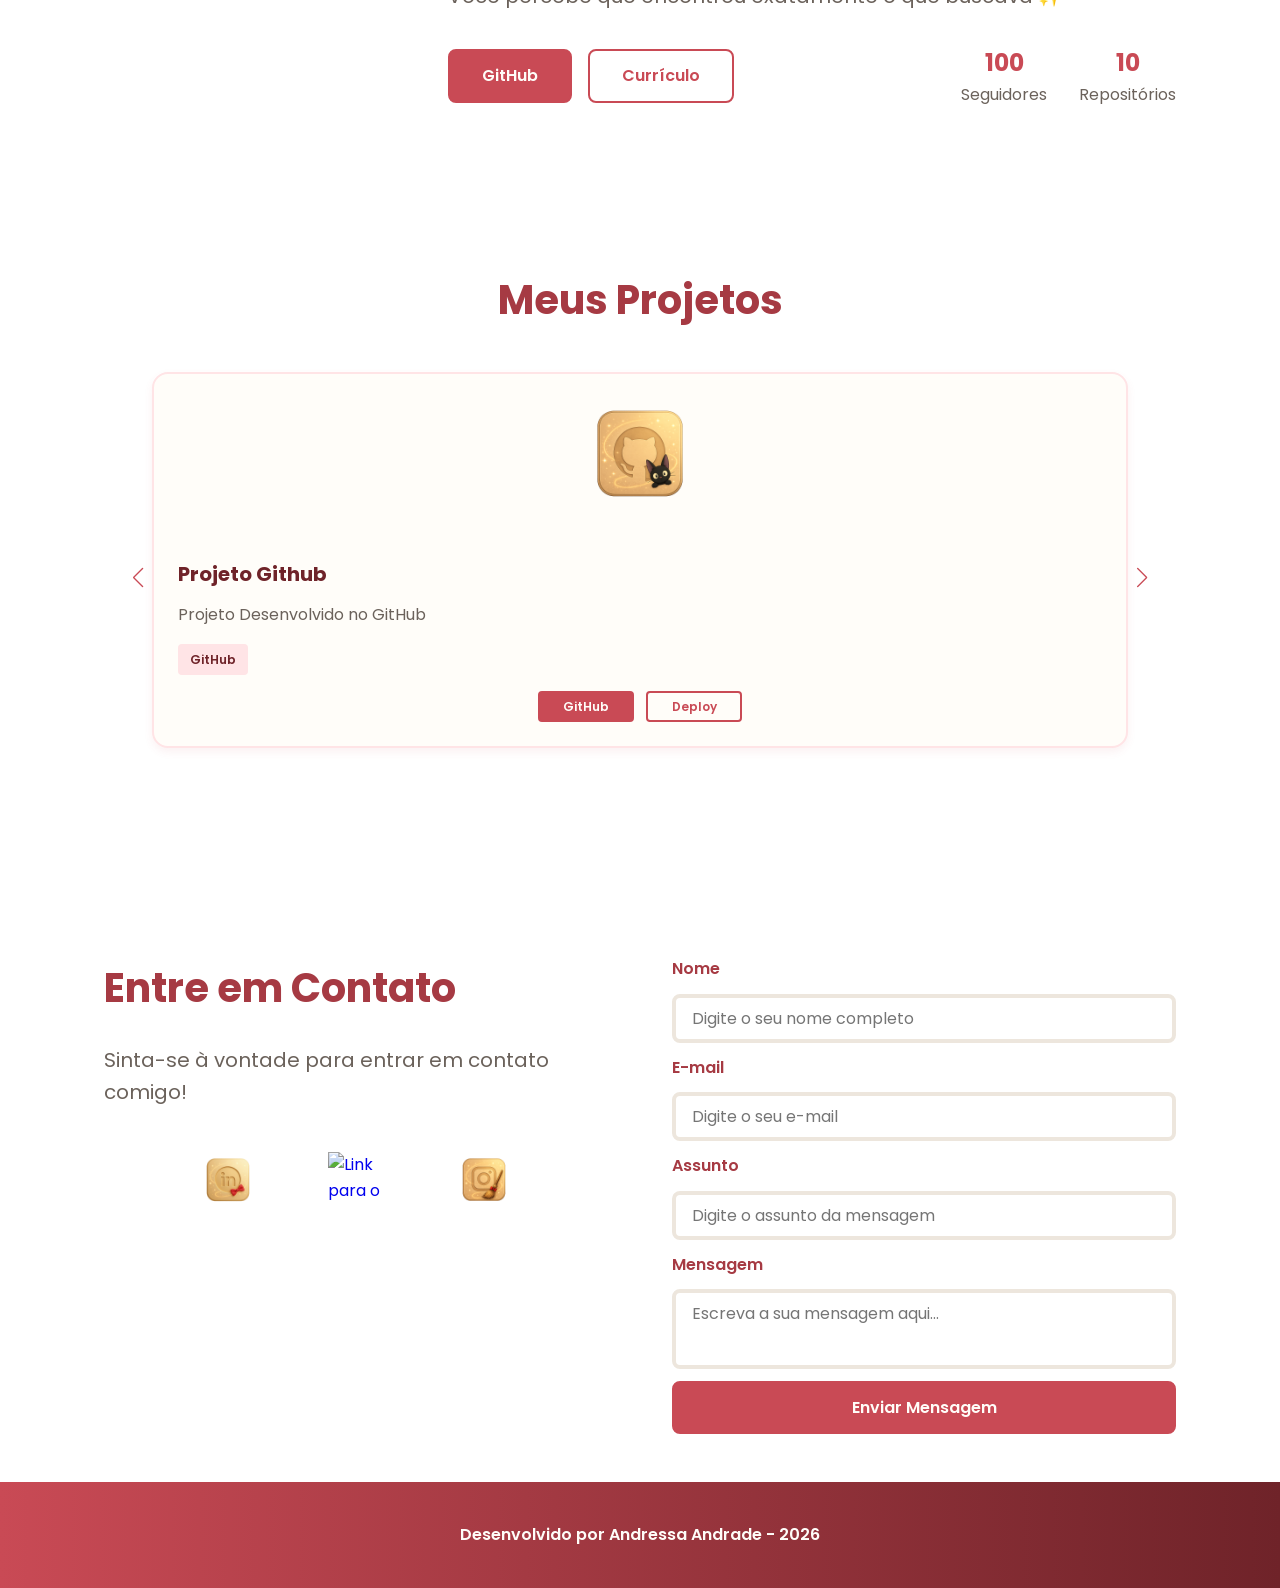
==== commit 9890c2ec: "Estilizando o portifólio com a minha personalidade" ====
--- a/index.html
+++ b/index.html
@@ -18,7 +18,7 @@
                 digitais incríveis. Conheça meus projetos e entre em contato.">
     <meta name="robots" content="index, follow">
 
-    <link rel="icon" type="image/svg+xml" href="./assets/img/favicon.svg">
+    <link rel="icon" type="image/svg+xml" href="assets/icons/icon_kiki_2.png">
 
     <!-- SWIPER CSS -->
     <link rel="stylesheet" href="https://cdn.jsdelivr.net/npm/swiper@11/swiper-bundle.min.css">
@@ -26,7 +26,7 @@
     <!-- Link para a Folha de Estilo da Página - CSS -->
     <link rel="stylesheet" href="./assets/css/style.css">
 
-    <title>Portfólio Generation Brasil</title>
+    <title>Portfólio Andressa Andrade</title>
 </head>
 
 
@@ -62,9 +62,9 @@
             <!-- BOAS VINDAS -->
             <article class="hero-content">
 
-                <span>Olá, eu sou a Andressa</span>
+                <span>Olá, eu sou a Andressa ✨</span>
                 <h1>Desenvolvedora Full Stack</h1>
-                <p>Construindo soluções que se movem com o mundo.</p>
+                <p>Transformando ideias em entregas rápidas e encantadoras</p>
 
                 <div class="buttons-container">
                     <a href="#contact" class="botao">Entre em Contato</a>
@@ -75,7 +75,7 @@
 
             <!-- IMAGEM -->
             <figure class="hero-image">
-                <img src="./assets/img/foto_dev_man.svg" alt="Foto do autor." class="float-animation">
+                <img src="assets/img/Corpo_Eu_Kiki.png"Foto do autor." class="float-animation">
             </figure>
 
         </section>
@@ -84,7 +84,7 @@
         <section id="about" class="section-container about-container">
 
             <figure class="about-image">
-                <img src="./assets/img/avatar_dev_man.svg" alt="Foto do perfil">
+                <img src="assets/img/avatar_kiki.png" alt="Foto do perfil">
             </figure>
 
             <article class="about-content">
@@ -99,9 +99,8 @@
                 <p> Uso JavaScript, TypeScript, React e Node.js como ferramentas,
                     mas o que realmente faço é transformar ideias em algo real,
                     com intenção, equilíbrio e um pouco de magia.</p>
-
                 <P> E, quando tudo se encaixa…</P>
-                <p>Você percebe que era exatamente assim que deveria ser. ✨</p>
+                <p>Você percebe que encontrou exatamente o que buscava ✨</p>
                 <div class="about-buttons-data">
                     <div class="buttons-container">
                         <a href="#" target="_blank" class="botao">GitHub</a>
@@ -134,7 +133,7 @@
 
                         <article class="project-card">
                             <div class="project-image">
-                                <img src="./assets/icons/languages/github.svg" alt="Ícone GitHub" />
+                                <img src="assets/icons/icon_github_kiki.png" alt="Ícone GitHub" />
                             </div>
 
                             <div class="project-content">
@@ -176,13 +175,13 @@
 
                 <div class="social-container">
                     <a href="#" target="_blank" class="social-icon" aria-label="LinkedIn">
-                        <img src="./assets/icons/social/linkedin.svg" alt="Link para o Linkedin">
+                        <img src="assets/icons/icon_linkedin_kiki2.png" alt="Link para o Linkedin">
                     </a>
                     <a href="#" target="_blank" class="social-icon" aria-label="GitHub">
-                        <img src="./assets/icons/social/github.svg" alt="Link para o GitHub">
+                        <img src="assets/icons/icon_github_kiki.PNG" alt="Link para o GitHub">
                     </a>
                     <a href="#" target="_blank" class="social-icon" aria-label="Instagram">
-                        <img src="./assets/icons/social/instagram.svg" alt="Link para o Instagram">
+                        <img src="assets/icons/icon_insta_kiki.png" alt="Link para o Instagram">
                     </a>
                 </div>
             </article>
--- a/assets/css/style.css
+++ b/assets/css/style.css
@@ -15,7 +15,21 @@
    VARIÁVEIS
 ======================================== */
 :root {
-    /* Bege (base principal do site) */
+    /* Vermelho principal (identidade do site) */
+    --red-50: #FFF1F2;
+    --red-100: #FFE4E6;
+    --red-200: #FECACA;
+    --red-300: #FCA5A5;
+    --red-400: #F87171;
+    --red-500: #C94A55;
+    /* principal */
+    --red-600: #A63A43;
+    /* hover */
+    --red-700: #8B2F36;
+    --red-800: #6F2329;
+    --red-900: #4A1519;
+
+    /* Bege (base do site) */
     --bege-50: #FFF9F2;
     --bege-100: #FDF1E4;
     --bege-200: #F4E3C1;
@@ -27,18 +41,6 @@
     --bege-800: #6B4F3A;
     --bege-900: #4A372A;
 
-    /* Vermelho (destaque principal) */
-    --red-50: #FFF1F1;
-    --red-100: #FFE0E0;
-    --red-200: #F5B5B5;
-    --red-300: #EB8A8A;
-    --red-400: #D94F4F;
-    --red-500: #C43C3C;
-    --red-600: #A63A3A;
-    --red-700: #7F2B2B;
-    --red-800: #5C1F1F;
-    --red-900: #3A1313;
-
     /* Neutros */
     --gray-200: #EDE6DD;
     --gray-400: #6B625B;
@@ -46,12 +48,12 @@
     --white: #FFFDF9;
 
     /* Estados */
-    --error: #C43C3C;
-
-    /* Sombras (mais quentes) */
-    --shadow-sm: 0 0.25rem 0.5rem rgba(139, 94, 60, 0.08);
-    --shadow-md: 0 0.25rem 0.75rem rgba(139, 94, 60, 0.18);
-    --shadow-lg: 0 0.5rem 1.5rem rgba(139, 94, 60, 0.15);
+    --error: var(--red-600);
+
+    /* Sombras (agora puxando pro vermelho) */
+    --shadow-sm: 0 0.25rem 0.5rem rgba(201, 74, 85, 0.08);
+    --shadow-md: 0 0.25rem 0.75rem rgba(201, 74, 85, 0.18);
+    --shadow-lg: 0 0.5rem 1.5rem rgba(201, 74, 85, 0.22);
 
     /* Espaçamentos */
     --spacing-xs: 0.5rem;
@@ -91,9 +93,9 @@
     display: flex;
     flex-direction: column;
     min-height: 100vh;
-    background-color: var(--white);
+    background-color: var(--bg-main);
     line-height: 1.6;
-    color: var(--black);
+    color: var(--text-main);
 }
 
 main {
@@ -136,28 +138,28 @@
 
 /* Botão preenchido (primário) */
 .botao {
-    border-color: var(--bege-500);
-    background-color: var(--bege-500);
+    border-color: var(--red-500);
+    background-color: var(--red-500);
     color: var(--white);
 }
 
 .botao:hover {
-    border-color: var(--bege-600);
-    background-color: var(--bege-800);
+    border-color: var(--red-600);
+    background-color: var(--red-600);
     box-shadow: var(--shadow-md);
     transform: translateY(-0.25rem);
 }
 
 /* Botão outline (secundário) */
 .botao-outline {
-    border-color: var(--bege-500);
+    border-color: var(--red-500);
+    color: var(--red-500);
     background-color: transparent;
-    color: var(--bege-500);
+    color: var(--red-500);
 }
 
 .botao-outline:hover {
-    border-color: var(--bege-500);
-    background-color: var(--bege-500);
+    background-color: var(--red-500);
     color: var(--white);
     transform: translateY(-0.25rem);
 }
@@ -181,9 +183,9 @@
     z-index: 1000;
     width: 100%;
     height: 5rem;
-    border-bottom: var(--spacing-xs) solid var(--gray-200);
-    background-color: var(--bege-800);
-    box-shadow: var(--shadow-sm);
+    background-color: var(--red-600);
+    border-bottom: 1px solid var(--red-300);
+    box-shadow: var(--shadow-sm)
 }
 
 header a {
@@ -193,7 +195,7 @@
 }
 
 header a:hover {
-    color: var(--bege-100);
+    color: var(--red-100);
 }
 
 #titulo {
@@ -241,11 +243,13 @@
 .hero-content span {
     font-size: var(--text-xl);
     font-weight: 700;
+    color: var(--bege-900)
 }
 
 .hero-content h1 {
     font-size: var(--text-3xl);
     font-weight: 700;
+    color: var(--bege-900)
 }
 
 .hero-content p,
@@ -293,7 +297,7 @@
     gap: var(--spacing-2xl);
     margin: var(--spacing-2xl) auto;
     border-radius: var(--radius-lg);
-    background-color: var(--gray-200);
+    background-color: var(--bg-soft);
 }
 
 .about-image {
@@ -302,7 +306,7 @@
 
 .about-image img {
     width: 100%;
-    border: 0.35rem solid var(--bege-500);
+    border: 0.35rem solid var(--red-500);
     border-radius: var(--radius-full);
     box-shadow: var(--shadow-lg);
 }
@@ -313,7 +317,7 @@
     margin-bottom: var(--spacing-md);
     font-size: var(--text-3xl);
     font-weight: 700;
-    color: var(--bege-800);
+    color: var(--red-600);
 }
 
 .about-content p {
@@ -349,7 +353,7 @@
     font-size: var(--text-xl);
     font-weight: 700;
     text-align: center;
-    color: var(--bege-500);
+    color: var(--red-500);
 }
 
 .data-label {
@@ -380,7 +384,7 @@
     flex-direction: column;
     width: 100%;
     height: 100%;
-    border: 0.15rem solid var(--gray-200);
+    border: 0.15rem solid var(--red-100);
     border-radius: var(--radius-lg);
     background-color: var(--white);
     box-shadow: var(--shadow-sm);
@@ -398,7 +402,7 @@
     justify-content: center;
     width: 100%;
     height: 10rem;
-    background: linear-gradient(135deg, var(--bege-50) 0%, var(--bege-100) 100%);
+    background: linear-gradient(135deg, var(--red-100) 0%, var(--bg-card) 100%);
 }
 
 .project-image img {
@@ -422,6 +426,7 @@
     margin-bottom: 0.75rem;
     font-size: var(--text-lg);
     font-weight: 700;
+    color: var(--red-800);
 }
 
 .project-content p {
@@ -441,10 +446,10 @@
 .tag {
     padding: 0.375rem 0.75rem;
     border-radius: var(--radius-sm);
-    background-color: var(--bege-100);
+    background-color: var(--red-100);
     font-size: var(--text-sm);
     font-weight: 600;
-    color: var(--bege-800);
+    color: var(--red-800);
 }
 
 /* Container - Botões do Card */
@@ -478,12 +483,12 @@
 .swiper-button-next:after,
 .swiper-button-prev:after {
     font-size: var(--text-lg);
-    color: var(--bege-500);
+    color: var(--red-500);
 }
 
 .swiper-button-next:hover:after,
 .swiper-button-prev:hover:after {
-    color: var(--bege-800);
+    color: var(--red-800);
 }
 
 /* Indicadores de paginação */
@@ -497,7 +502,7 @@
 .swiper-pagination-bullet-active {
     width: var(--spacing-lg);
     border-radius: var(--radius-sm);
-    background-color: var(--bege-500);
+    background-color: var(--red-500);
 }
 
 /* ========================================
@@ -528,19 +533,29 @@
     width: 5rem;
     height: 5rem;
     padding: 0.75rem;
+
+    display: flex;
+    align-items: center;
+    justify-content: center;
+
     border-radius: var(--radius-md);
     transition: var(--transition-default);
 }
 
 .social-icon img {
     width: 100%;
-    filter: brightness(0) saturate(100%);
+    height: 100%;
+    object-fit: contain;
+    display: block;
+    filter: none;
     transition: filter 0.3s ease;
 }
 
 .social-icon:hover img {
-    filter: brightness(0) saturate(100%) invert(42%) sepia(93%) saturate(1352%) hue-rotate(243deg) brightness(79%) contrast(91%);
-}
+    filter: brightness(0.85);
+}
+
+
 
 /* Formulário */
 form {
@@ -552,6 +567,7 @@
 form label {
     font-size: var(--text-base);
     font-weight: 600;
+    color: var(--red-600)
 }
 
 form input,
@@ -567,7 +583,7 @@
 
 form input:focus,
 form textarea:focus {
-    border-color: var(--bege-500);
+    border-color: var(--red-500);
     outline: none;
 }
 
@@ -587,7 +603,7 @@
 ======================================== */
 footer {
     padding: 2.5rem;
-    background: linear-gradient(to right, var(--bege-500), var(--bege-800));
+    background: linear-gradient(to right, var(--red-500), var(--red-800));
     font-weight: 600;
     text-align: center;
     color: var(--white);
@@ -618,7 +634,7 @@
 .success-content h1 {
     font-size: var(--text-3xl);
     font-weight: 700;
-    color: var(--bege-800);
+    color: var(--red-800);
 }
 
 .success-content h2 {
@@ -633,7 +649,7 @@
     width: 7.5rem;
     height: 7.5rem;
     border-radius: var(--radius-full);
-    background-color: var(--bege-100);
+    background-color: var(--red-100);
 }
 
 .success-icon img {
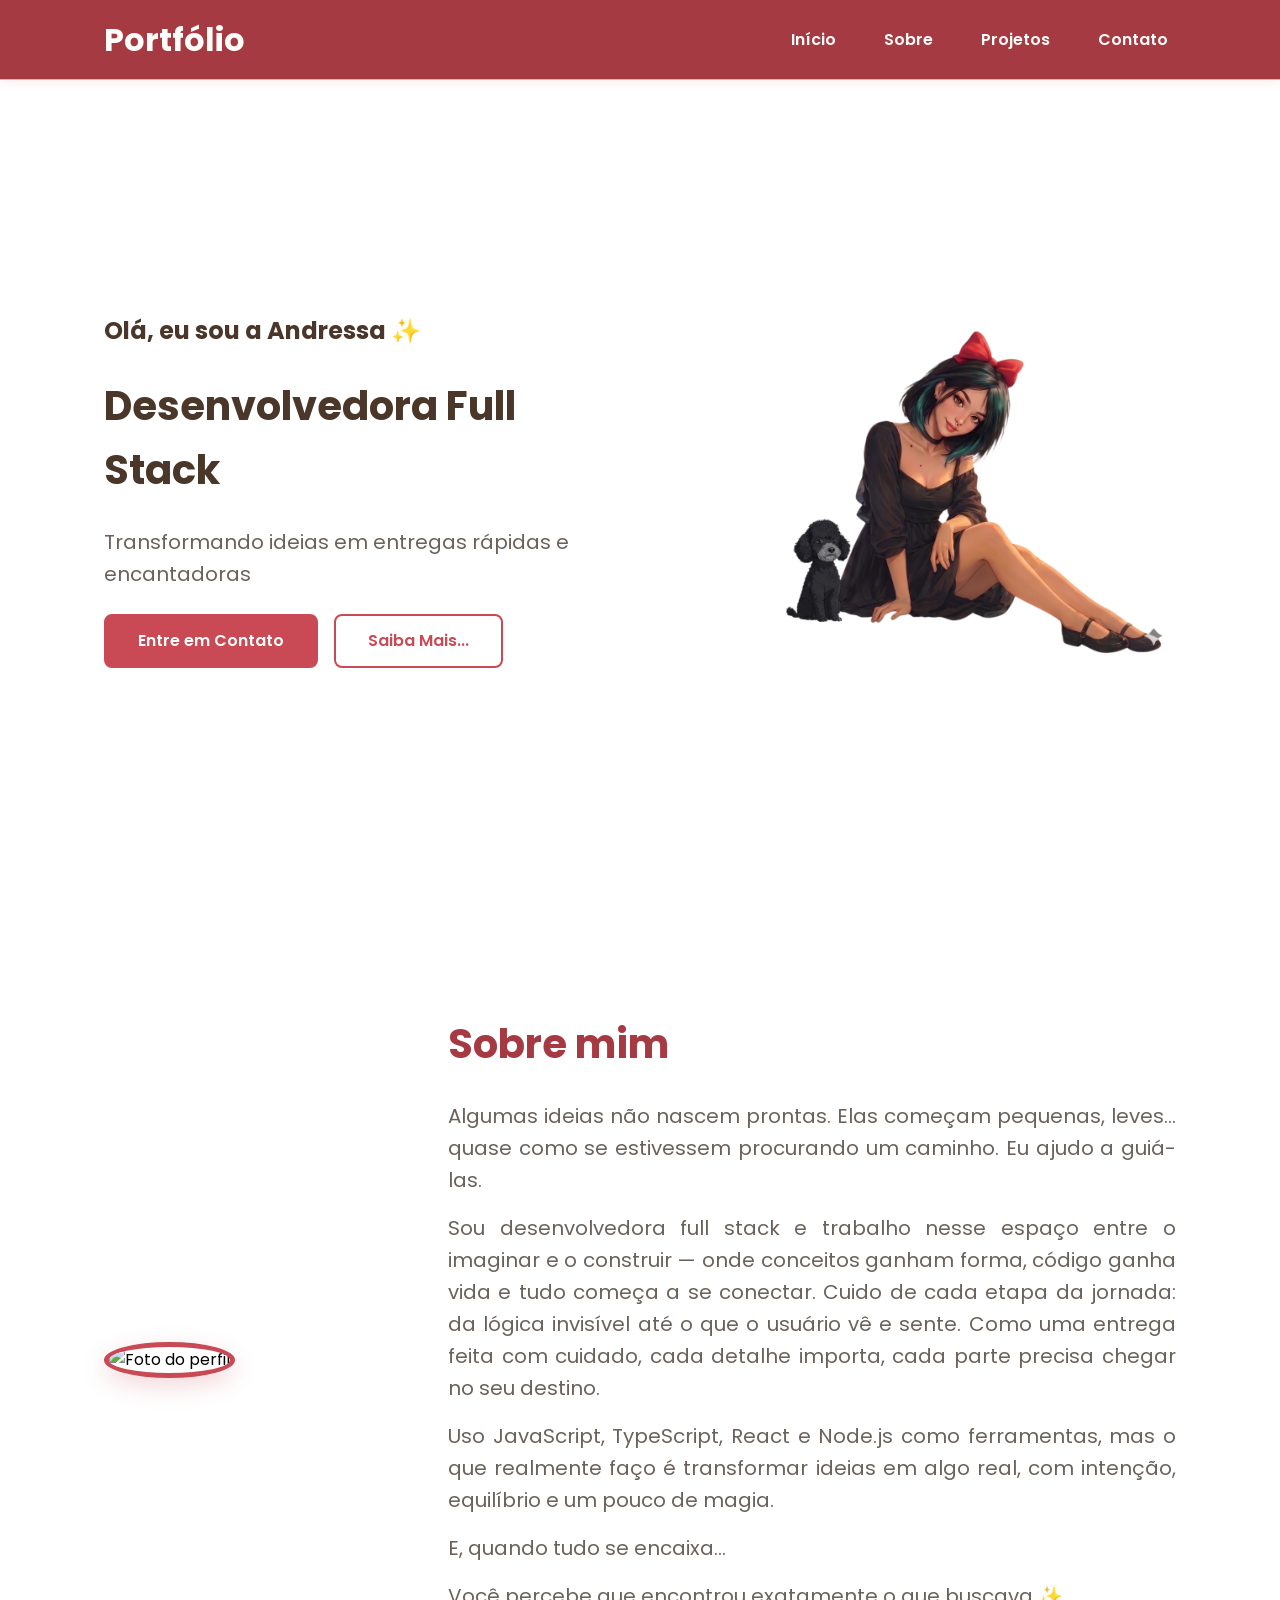
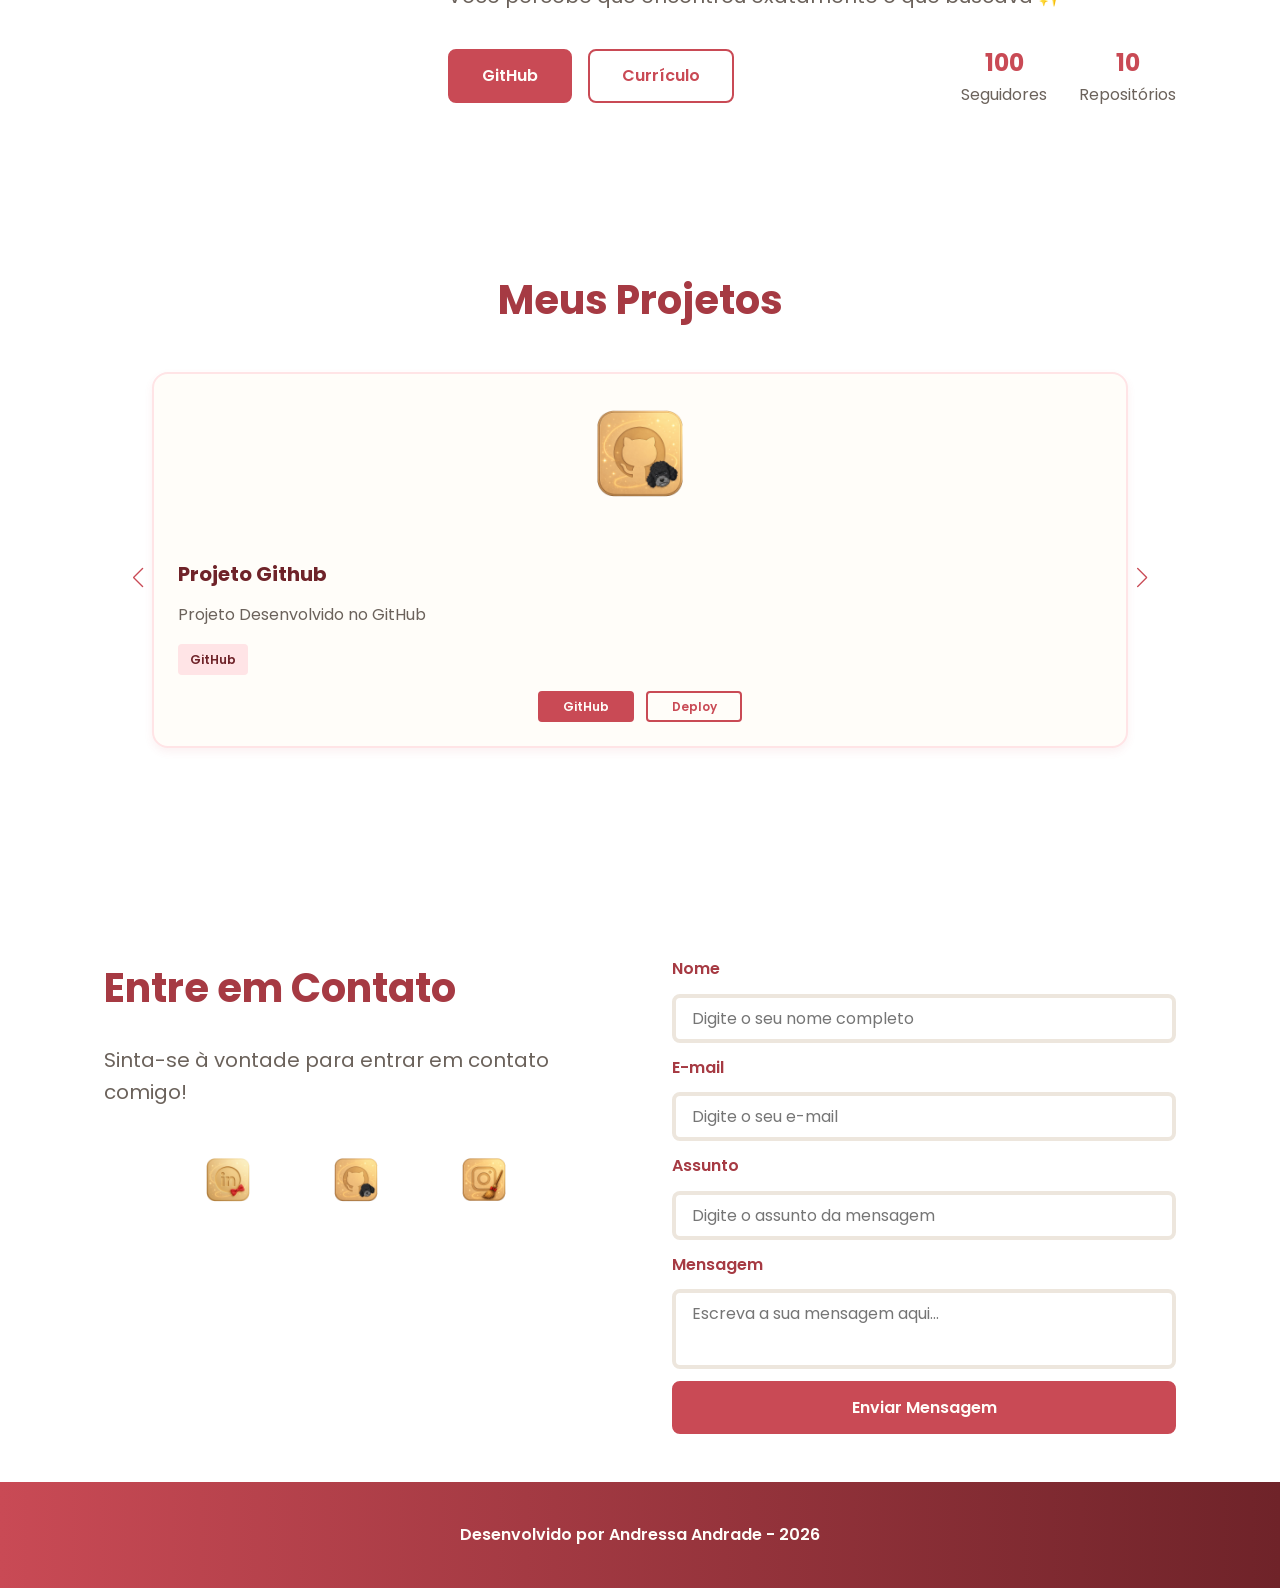
==== commit cfee83ea: "feat: Aplicando mudanças" ====
--- a/index.html
+++ b/index.html
@@ -18,7 +18,7 @@
                 digitais incríveis. Conheça meus projetos e entre em contato.">
     <meta name="robots" content="index, follow">
 
-    <link rel="icon" type="image/svg+xml" href="assets/icons/icon_kiki_2.png">
+    <link rel="icon" type="image/svg+xml" href="assets/icons/icon_site.png">
 
     <!-- SWIPER CSS -->
     <link rel="stylesheet" href="https://cdn.jsdelivr.net/npm/swiper@11/swiper-bundle.min.css">
@@ -75,7 +75,7 @@
 
             <!-- IMAGEM -->
             <figure class="hero-image">
-                <img src="assets/img/Corpo_Eu_Kiki.png"Foto do autor." class="float-animation">
+                <img src="assets/img/avatar_corpo.png"Foto do autor." class="float-animation">
             </figure>
 
         </section>
@@ -84,7 +84,7 @@
         <section id="about" class="section-container about-container">
 
             <figure class="about-image">
-                <img src="assets/img/avatar_kiki.png" alt="Foto do perfil">
+                <img src="assets/img/avatar.png" alt="Foto do perfil">
             </figure>
 
             <article class="about-content">
@@ -133,7 +133,7 @@
 
                         <article class="project-card">
                             <div class="project-image">
-                                <img src="assets/icons/icon_github_kiki.png" alt="Ícone GitHub" />
+                                <img src="assets/icons/icon_github.png" alt="Ícone GitHub" />
                             </div>
 
                             <div class="project-content">
@@ -178,7 +178,7 @@
                         <img src="assets/icons/icon_linkedin_kiki2.png" alt="Link para o Linkedin">
                     </a>
                     <a href="#" target="_blank" class="social-icon" aria-label="GitHub">
-                        <img src="assets/icons/icon_github_kiki.PNG" alt="Link para o GitHub">
+                        <img src="assets/icons/icon_github.png" alt="Link para o GitHub">
                     </a>
                     <a href="#" target="_blank" class="social-icon" aria-label="Instagram">
                         <img src="assets/icons/icon_insta_kiki.png" alt="Link para o Instagram">
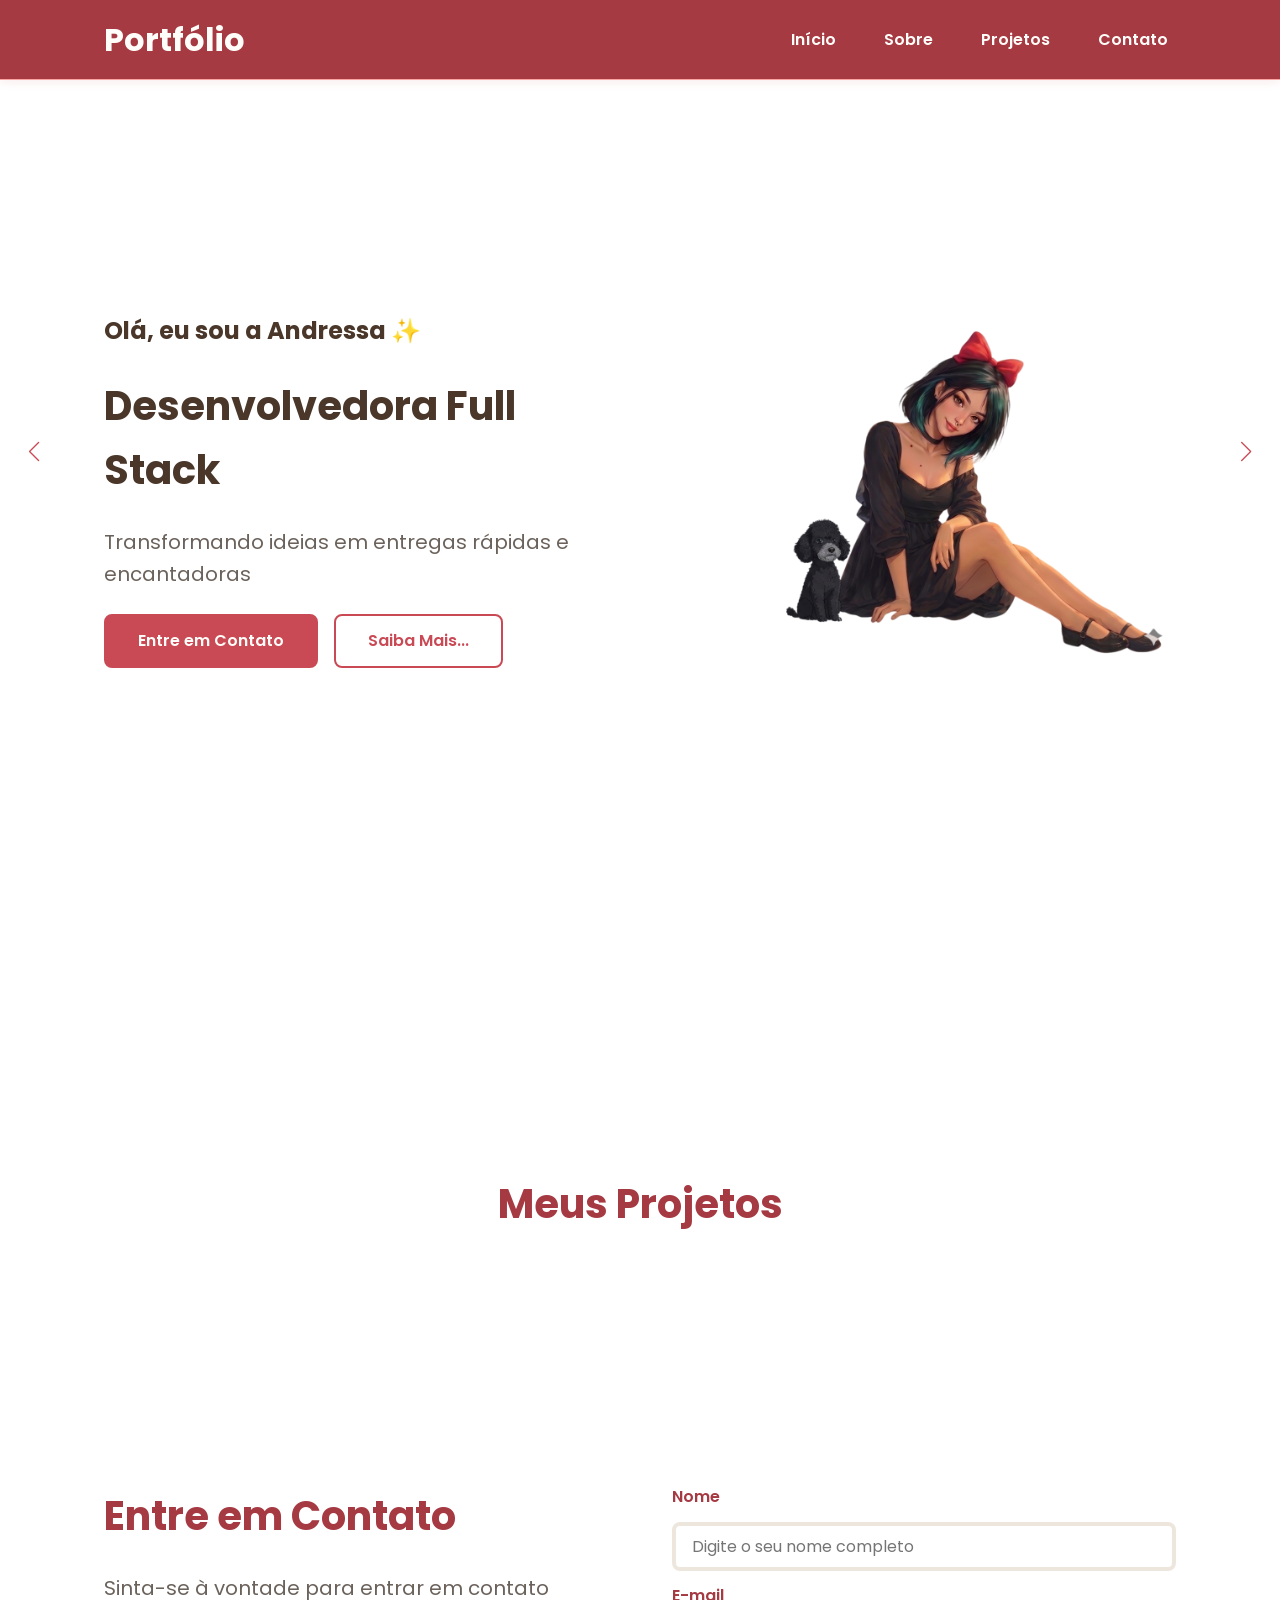
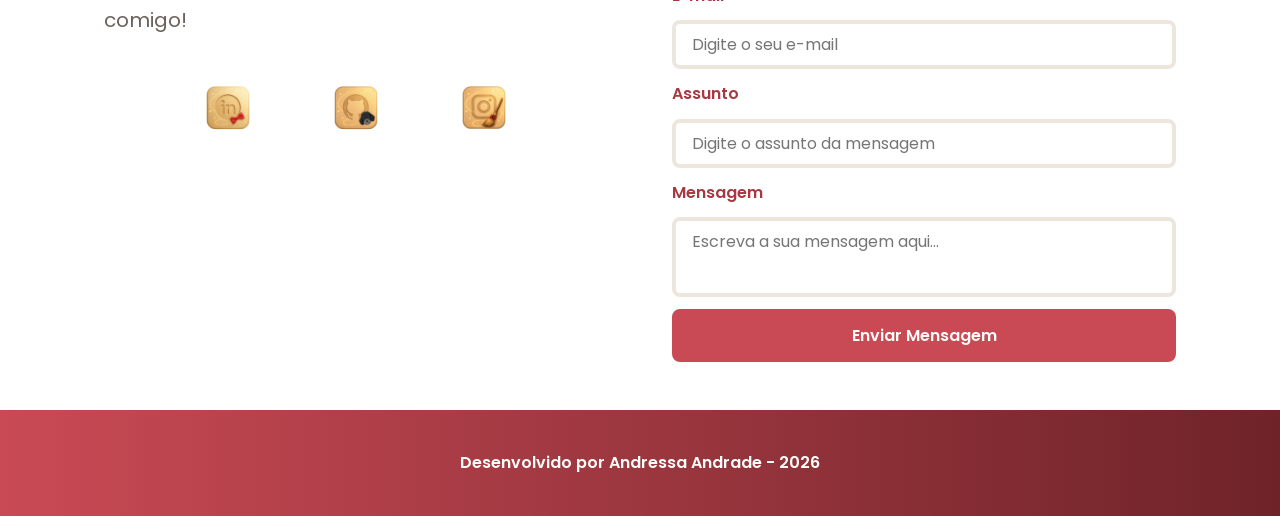
==== commit c7405340: "feat: Adicionando javascript" ====
--- a/index.html
+++ b/index.html
@@ -75,7 +75,7 @@
 
             <!-- IMAGEM -->
             <figure class="hero-image">
-                <img src="assets/img/avatar_corpo.png"Foto do autor." class="float-animation">
+                <img src="assets/img/avatar_corpo.png" Foto do autor. class="float-animation">
             </figure>
 
         </section>
@@ -83,45 +83,7 @@
         <!-- Seção Sobre o autor -->
         <section id="about" class="section-container about-container">
 
-            <figure class="about-image">
-                <img src="assets/img/avatar.png" alt="Foto do perfil">
-            </figure>
-
-            <article class="about-content">
-                <h2>Sobre mim</h2>
-                <p>Algumas ideias não nascem prontas.
-                    Elas começam pequenas, leves… quase como se estivessem procurando um caminho.
-                    Eu ajudo a guiá-las.</p>
-                <P>Sou desenvolvedora full stack e trabalho nesse espaço entre o imaginar e o construir — onde
-                    conceitos ganham forma, código ganha vida e tudo começa a se conectar.
-                    Cuido de cada etapa da jornada: da lógica invisível até o que o usuário vê e sente. Como uma entrega
-                    feita com cuidado, cada detalhe importa, cada parte precisa chegar no seu destino.</P>
-                <p> Uso JavaScript, TypeScript, React e Node.js como ferramentas,
-                    mas o que realmente faço é transformar ideias em algo real,
-                    com intenção, equilíbrio e um pouco de magia.</p>
-                <P> E, quando tudo se encaixa…</P>
-                <p>Você percebe que encontrou exatamente o que buscava ✨</p>
-                <div class="about-buttons-data">
-                    <div class="buttons-container">
-                        <a href="#" target="_blank" class="botao">GitHub</a>
-                        <a href="#" target="_blank" class="botao-outline">Currículo</a>
-                    </div>
-
-                    <div class="data-container">
-                        <div class="data-item">
-                            <span class="data-number">100</span>
-                            <span class="data-label">Seguidores</span>
-                        </div>
-                        <div class="data-item">
-                            <span class="data-number">10</span>
-                            <span class="data-label">Repositórios</span>
-                        </div>
-                    </div>
-                </div>
-            </article>
-
         </section>
-
         <!-- Seção Projetos do autor -->
         <section id="projects" class="section-container projects-container">
             <h2>Meus Projetos</h2>
@@ -129,39 +91,15 @@
             <!-- Swiper Container -->
             <div class="swiper projects-swiper">
                 <div class="swiper-wrapper">
-                    <div class="swiper-slide">
+                </div>
+            </div>
 
-                        <article class="project-card">
-                            <div class="project-image">
-                                <img src="assets/icons/icon_github.png" alt="Ícone GitHub" />
-                            </div>
+            <!-- Botões de navegação -->
+            <div class="swiper-button-next"></div>
+            <div class="swiper-button-prev"></div>
 
-                            <div class="project-content">
-                                <h3>Projeto Github</h3>
-                                <p>Projeto Desenvolvido no GitHub</p>
-                                <div class="project-tags">
-                                    <span class="tag">GitHub</span>
-                                </div>
-                                <div class="project-buttons">
-                                    <a href="#" target="_blank" class="botao botao-sm">
-                                        GitHub
-                                    </a>
-                                    <a href="#" target="_blank" class="botao-outline botao-sm">
-                                        Deploy
-                                    </a>
-                                </div>
-                            </div>
-
-                        </article>
-                    </div>
-                </div>
-
-                <!-- Botões de navegação -->
-                <div class="swiper-button-next"></div>
-                <div class="swiper-button-prev"></div>
-
-                <!-- Paginação -->
-                <div class="swiper-pagination"></div>
+            <!-- Paginação -->
+            <div class="swiper-pagination"></div>
             </div>
         </section>
 
@@ -185,9 +123,11 @@
                     </a>
                 </div>
             </article>
+            <!-- FORMULÁRIO -->
+            <form id="formulario" action="https://formsubmit.co/74b54dfab2ba1ee1bd9cac01a96ee474" method="POST">
 
-            <!-- FORMULÁRIO -->
-            <form id="formulario">
+                <input type="hidden" name="_next" value="http://localhost:5500/sucess.html">
+                <input type="hidden" name="_captcha" value="false">
 
                 <label for="nome">Nome</label>
                 <input id="nome" name="nome" type="text" placeholder="Digite o seu nome completo">
@@ -217,6 +157,12 @@
         Desenvolvido por Andressa Andrade - 2026
     </footer>
 
+    <!-- SWIPER JS -->
+    <script src="https://cdn.jsdelivr.net/npm/swiper@11/swiper-bundle.min.js"></script>
+
+    <!-- Script JavaScript-->
+    <script src="assets/js/script.js"></script>
+
 </body>
 
 </html>
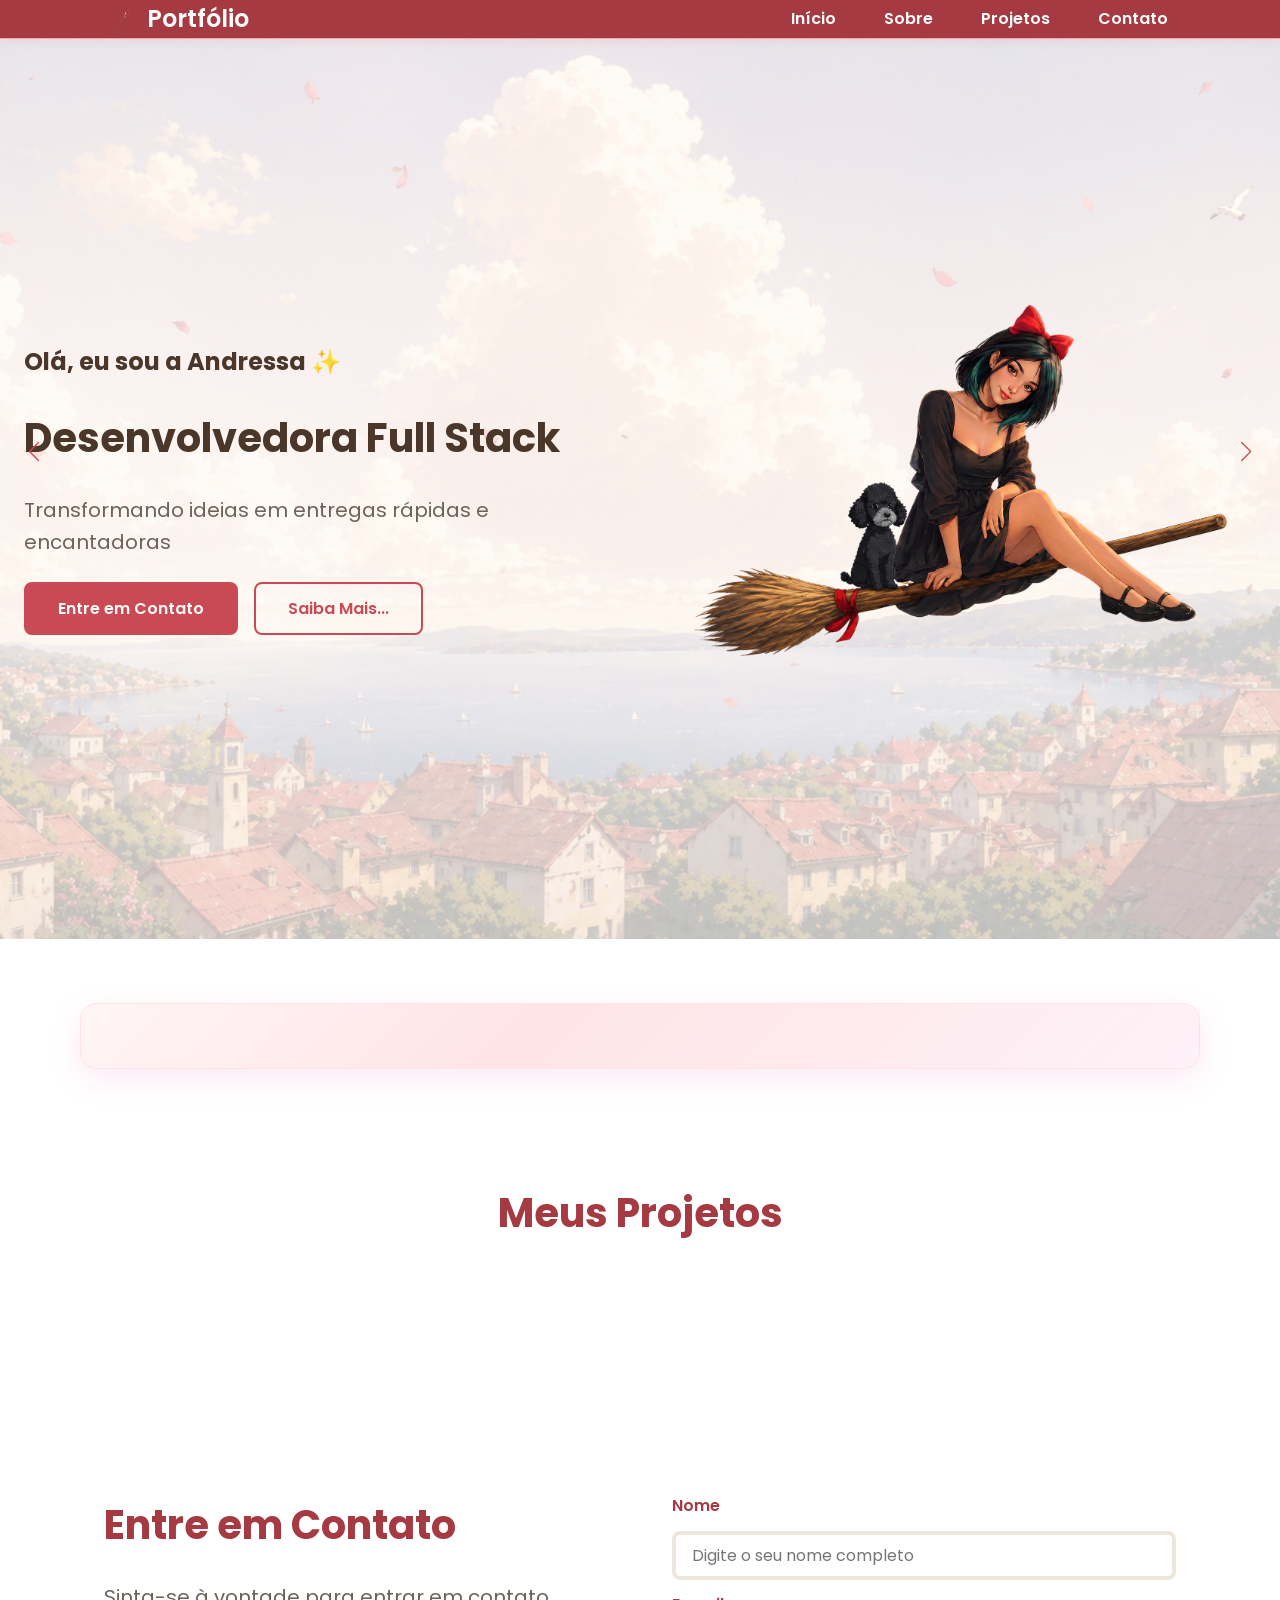
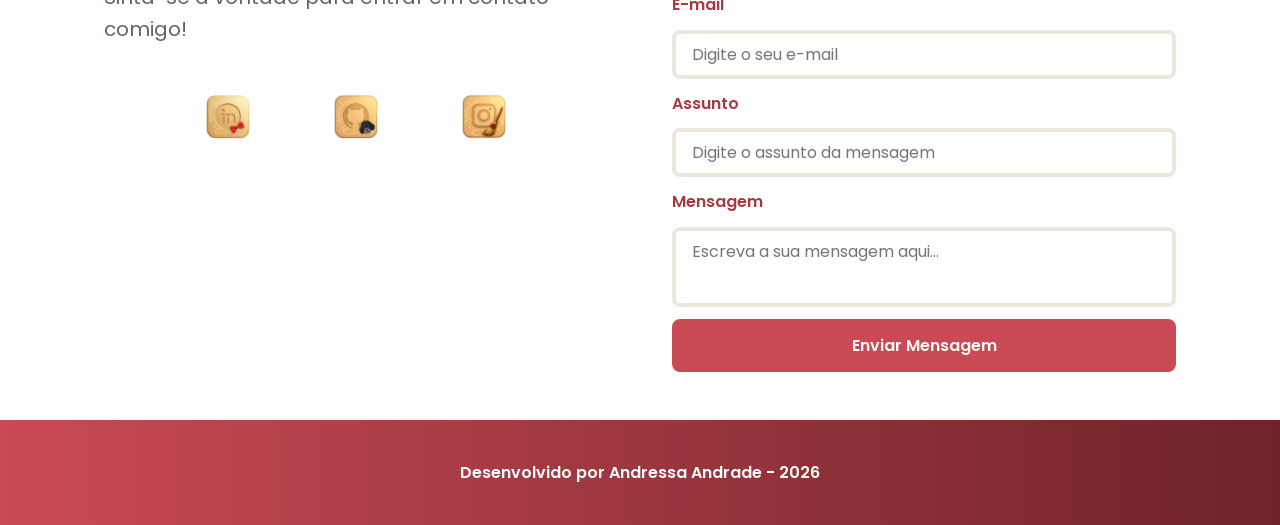
==== commit a1d22e26: "Adicionando mudanças MÁGICAS" ====
--- a/index.html
+++ b/index.html
@@ -37,7 +37,9 @@
         <div class="menu-content">
 
             <!-- TÍTULO -->
-            <a href="index.html" id="titulo">Portfólio</a>
+            <a href="index.html" id="titulo">
+                <img src="assets/icons/varinha.png" alt="ícone mágico" class="icon">
+                Portfólio</a>
 
             <!-- MENU -->
             <nav>
@@ -58,6 +60,10 @@
 
         <!-- Seção de Boas vindas -->
         <section id="hero" class="section-container hero-container">
+
+
+            <!-- FUNDO -->
+            <img src="assets/img/Fundo.png" class="hero-bg">
 
             <!-- BOAS VINDAS -->
             <article class="hero-content">
--- a/assets/css/style.css
+++ b/assets/css/style.css
@@ -87,6 +87,7 @@
 ======================================== */
 html {
     scroll-behavior: smooth;
+        height: 100%;
 }
 
 body {
@@ -96,6 +97,7 @@
     background-color: var(--bg-main);
     line-height: 1.6;
     color: var(--text-main);
+        height: 100%;
 }
 
 main {
@@ -199,8 +201,16 @@
 }
 
 #titulo {
-    font-size: var(--text-2xl);
-    font-weight: 700;
+    display: flex;
+    align-items: center;
+    gap: 8px; /* espaço entre varinha e texto */
+    font-size: 24px;
+    font-weight: 600;
+}
+
+.icon {
+    width:35px;
+    height: 35px;
 }
 
 .menu-content {
@@ -228,9 +238,37 @@
 ======================================== */
 .hero-container {
     display: flex;
+        max-width: 100% !important;
     align-items: center;
     gap: var(--spacing-2xl);
     min-height: calc(100vh - 5rem);
+    position: relative;
+    overflow: hidden;
+    min-height: 100vh;
+}
+
+.hero-bg {
+    position: absolute;
+    inset: 0;
+    width: 100%;
+    height: 100%;
+    object-fit: cover;
+    z-index: 0;
+    inset: 0;
+}
+
+.hero-container::after {
+    content: "";
+    position: absolute;
+    inset: 0;
+    background: rgba(255, 255, 255, 0.7);
+    z-index: 1;
+}
+
+.hero-content,
+.hero-image {
+    position: relative;
+    z-index: 2;
 }
 
 .hero-content {
@@ -296,9 +334,18 @@
     align-items: center;
     gap: var(--spacing-2xl);
     margin: var(--spacing-2xl) auto;
+    padding: 2rem;
     border-radius: var(--radius-lg);
-    background-color: var(--bg-soft);
-}
+
+    background: linear-gradient(135deg,
+            #fff5f7 0%,
+            #ffe4e6 40%,
+            #fdf2f8 100%);
+
+    box-shadow: 0 10px 30px rgba(244, 114, 182, 0.15);
+    border: 1px solid #ffe4e6;
+}
+
 
 .about-image {
     flex: 0 0 17.5rem;
